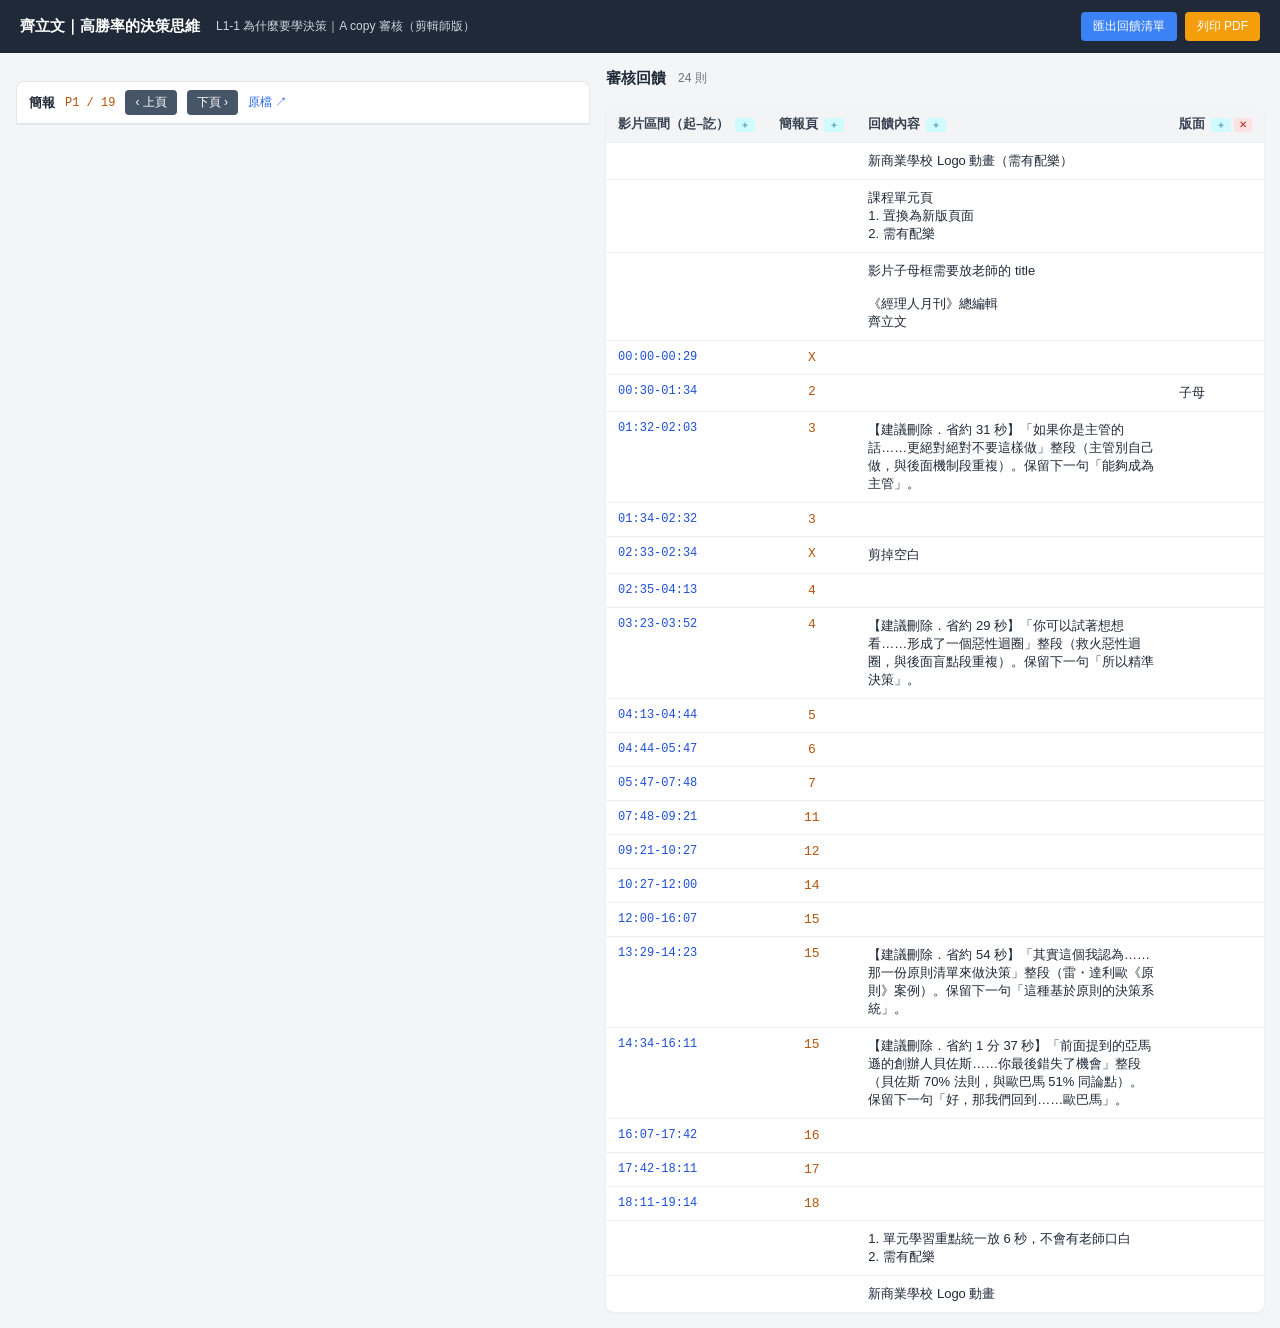
==== index.html @ 6bf42084 "齊立文 1-1 A copy 審核剪輯師線上版（去影片、表格唯讀、簡報重編號校正、Hypothesis 註解） Co-Authored-By: Claude Opus 4.8 <noreply@ant" ====
<!DOCTYPE html>
<html lang="zh-Hant"><head>
<meta charset="UTF-8">
<meta name="viewport" content="width=device-width, initial-scale=1">
<title>齊立文｜L1-1 A copy 審核</title>
<style>
  * { box-sizing: border-box; }
  body { font-family: -apple-system, "PingFang TC", "Microsoft JhengHei", sans-serif; margin: 0; background: #f4f5f7; color: #1f2937; font-size: 14px; }
  header { background: #1f2937; color: #fff; padding: 12px 20px; display: flex; align-items: center; gap: 16px; flex-wrap: wrap; position: sticky; top: 0; z-index: 100; }
  header h1 { font-size: 15px; margin: 0; font-weight: 600; }
  header .meta { font-size: 12px; color: #cbd5e1; }
  header .btns { margin-left: auto; display: flex; gap: 8px; }
  header button { padding: 6px 12px; border: 0; border-radius: 4px; cursor: pointer; font-size: 12px; color: #fff; }
  .btn-save { background: #10b981; }
  .btn-export { background: #3b82f6; }
  .btn-print { background: #f59e0b; }
  .btn-reset { background: #9333ea; }
  .savetime { font-size: 12px; color: #cbd5e1; margin-left: 8px; }
  .wrap { max-width: 1840px; margin: 0 auto; padding: 16px; display: grid; grid-template-columns: minmax(380px, 46%) 1fr; grid-template-rows: auto 1fr; column-gap: 16px; row-gap: 10px; align-items: start; }
  .stage { grid-column: 1; grid-row: 1 / span 2; position: sticky; top: 60px; height: calc(100vh - 80px); display: flex; flex-direction: column; gap: 12px; }
  .fbhead { grid-column: 2; grid-row: 1; }
  #t { grid-column: 2; grid-row: 2; align-self: start; }
  .col-video { width: 100%; }
  .col-slide { width: 100%; min-height: 0; flex: 1; display: flex; flex-direction: column; }
  @media (max-width: 1200px) { .wrap { display: block; } .stage { position: static; height: auto; } .col-slide { display: block; } .framewrap { display: block; } .frameratio { aspect-ratio: auto; height: auto; padding-top: 56.25%; } }
  .videobox { background: #000; border-radius: 8px 8px 0 0; overflow: hidden; }
  video { width: 100%; display: block; max-height: 36vh; background: #000; }
  .scrubrow { background: #fff; border: 1px solid #e5e7eb; border-bottom: 0; padding: 8px 14px 2px; display: flex; align-items: center; gap: 10px; }
  .scrubrow input[type=range] { flex: 1; height: 6px; cursor: pointer; accent-color: #dc2626; }
  .scrubrow .time { font-family: "SF Mono", Menlo, monospace; font-size: 12px; color: #1f2937; min-width: 110px; text-align: right; }
  .ctrl { background: #fff; border: 1px solid #e5e7eb; border-top: 0; border-radius: 0 0 8px 8px; padding: 8px 14px 12px; display: flex; align-items: center; gap: 8px; flex-wrap: wrap; }
  .ctrl button { padding: 6px 10px; background: #475569; color: #fff; border: 0; border-radius: 4px; cursor: pointer; font-size: 12px; }
  .ctrl button.play { background: #1f2937; min-width: 44px; font-size: 14px; }
  .ctrl button.markStart { background: #dc2626; }
  .ctrl button.markEnd { background: #ef4444; }
  .ctrl select { padding: 5px; border-radius: 4px; border: 1px solid #cbd5e1; }
  .ctrl .pending { font-size: 12px; color: #b91c1c; font-weight: 600; margin-left: 4px; }
  .slidehead { display: flex; align-items: center; gap: 10px; background: #fff; border: 1px solid #e5e7eb; border-bottom: 0; border-radius: 8px 8px 0 0; padding: 8px 12px; }
  .slidehead .lbl { font-weight: 600; font-size: 13px; }
  .slidehead .pg { font-family: "SF Mono", Menlo, monospace; font-size: 12px; color: #b45309; }
  .slidehead button { padding: 4px 10px; background: #475569; color: #fff; border: 0; border-radius: 4px; cursor: pointer; font-size: 12px; }
  .slidehead .sync { margin-left: auto; font-size: 12px; color: #4b5563; display: flex; align-items: center; gap: 4px; cursor: pointer; }
  .slidehead a { font-size: 12px; color: #2563eb; text-decoration: none; }
  .framewrap { background: #fff; border: 1px solid #e5e7eb; border-radius: 0 0 8px 8px; overflow: hidden; flex: 1; min-height: 0; display: flex; justify-content: center; }
  .frameratio { position: relative; height: 100%; aspect-ratio: 16 / 9; max-width: 100%; background: #fff; }
  .frameratio iframe { position: absolute; inset: 0; width: 100%; height: 100%; border: 0; }
  .fbhead { display: flex; align-items: center; gap: 12px; margin: 0 0 8px; flex-wrap: wrap; }
  .fbhead h2 { font-size: 15px; margin: 0; }
  .fbhead .count { font-size: 12px; color: #6b7280; }
  .fbhead .tools { margin-left: auto; display: flex; gap: 8px; }
  .fbhead .tools button { padding: 5px 10px; background: #e5e7eb; border: 0; border-radius: 4px; cursor: pointer; font-size: 12px; }
  .fbhead .tools .btn-col { background: #cffafe; color: #0e7490; }
  table { width: 100%; border-collapse: collapse; background: #fff; border-radius: 8px; overflow: hidden; font-size: 13px; box-shadow: 0 1px 3px rgba(0,0,0,.06); }
  th, td { padding: 9px 12px; border-bottom: 1px solid #eef0f3; vertical-align: top; text-align: left; }
  th { background: #f3f4f6; font-weight: 600; color: #374151; position: relative; white-space: nowrap; }
  th .colctl { display: inline-flex; gap: 3px; margin-left: 6px; vertical-align: middle; }
  th .colctl button { font-size: 10px; line-height: 1; border: 0; border-radius: 3px; cursor: pointer; padding: 2px 5px; }
  th .colctl .addcol { background: #cffafe; color: #0e7490; }
  th .colctl .delcol { background: #fee2e2; color: #b91c1c; }
  th .colname { outline: none; }
  th .colname:focus { background: #fff; box-shadow: 0 0 0 2px #93c5fd; border-radius: 3px; padding: 0 2px; }
  td.range { font-family: "SF Mono", Menlo, monospace; font-size: 12px; white-space: nowrap; color: #1d4ed8; cursor: pointer; min-width: 130px; }
  td.range:hover { background: #eff6ff; }
  td.slide { font-family: "SF Mono", Menlo, monospace; font-size: 13px; text-align: center; min-width: 70px; color: #b45309; cursor: pointer; }
  td.slide:hover { background: #fffbeb; }
  td.fb { width: 100%; }
  td.fb:focus, td.extra:focus, td.slide:focus { outline: 2px solid #93c5fd; outline-offset: -2px; border-radius: 3px; }
  td.extra { min-width: 90px; }
  td.act { white-space: nowrap; text-align: center; min-width: 72px; }
  td.act button { padding: 3px 8px; background: #fee2e2; color: #b91c1c; border: 0; border-radius: 3px; cursor: pointer; font-size: 12px; margin: 0 1px; }
  td.act .addbtn { background: #dcfce7; color: #15803d; }
  th.slide-h, th.act-h { text-align: center; }
  tr:last-child td { border-bottom: 0; }
  .empty td { text-align: center; color: #9ca3af; font-style: italic; padding: 20px; }
  @media print {
    header, .scrubrow, .ctrl, .fbhead .tools, td.act, th.act-h, th .colctl, .slidehead { display: none !important; }
    body { background: #fff; }
    .wrap { max-width: 100%; padding: 0; display: block; }
    .stage { display: none; }
    table { box-shadow: none; border: 1px solid #000; font-size: 11px; }
    th, td { border: 1px solid #888; }
    th { background: #e5e7eb !important; -webkit-print-color-adjust: exact; print-color-adjust: exact; }
    tr { page-break-inside: avoid; }
    @page { margin: 14mm; }
  }

  .videobox, .scrubrow, .ctrl { display:none !important; }
  .stage { height:auto !important; }
</style>
</head>
<body>
<header>
  <h1>齊立文｜高勝率的決策思維</h1>
  <span class="meta">L1-1 為什麼要學決策｜A copy 審核（剪輯師版）</span>
  <div class="btns">
    <button class="btn-export" onclick="exportNotes()">匯出回饋清單</button>
    <button class="btn-print" onclick="window.print()">列印 PDF</button>
    </div>
</header>
<div class="wrap">
  <div class="stage">
    <div class="col-video">
      <div class="videobox">
        <video id="v" data-novideo="1" preload="metadata" playsinline=""></video>
      </div>
      <div class="scrubrow">
        <input type="range" id="scrub" value="0" min="0" max="100" step="0.1" title="拖曳快轉">
        <span class="time" id="time">00:00 / 19:14</span>
      </div>
      <div class="ctrl">
        <button class="play" id="btnPlay" onclick="togglePlay()" title="空白鍵">⏸</button>
        <button onclick="seekRel(-10)">↩ 10s</button>
        <button onclick="seekRel(-3)">↩ 3s</button>
        <button onclick="seekRel(3)">3s →</button>
        <button onclick="seekRel(10)">10s →</button>
        <select onchange="setRate(this.value)" title="播放速度">
          <option value="0.75">0.75×</option>
          <option value="1" selected="">1×</option>
          <option value="1.25">1.25×</option>
          <option value="1.5">1.5×</option>
          <option value="2">2×</option>
        </select>
        <button class="markStart" onclick="markStart()" title="D">✂ 起點 (D)</button>
        <button class="markEnd" onclick="markEnd()" title="F">✂ 終點 (F)</button>
        <span class="pending" id="pending"></span>
      </div>
    </div>
    <div class="col-slide">
      <div class="slidehead">
        <span class="lbl">簡報</span>
        <span class="pg" id="pg">P1 / 18</span>
        <button onclick="prevSlide()">‹ 上頁</button>
        <button onclick="nextSlide()">下頁 ›</button>
        
        <a href="簡報/單元1-1_為什麼要學決策_v2.html" target="_blank">原檔 ↗</a>
      </div>
      <div class="framewrap">
        <div class="frameratio">
          <iframe id="sf" src="簡報/單元1-1_為什麼要學決策_v2.html?embed=1" title="簡報"></iframe>
        </div>
      </div>
    </div>
  </div>
  <div class="fbhead">
    <h2>審核回饋</h2>
    <span class="count" id="count">20 則</span>
    
  </div>
  <table id="t"><thead>
      <tr><th>影片區間（起–訖）</th><th class="slide-h">簡報頁</th><th>回饋內容</th><th><span class="colname">版面</span></th></tr>
    </thead>
    <tbody id="tb"><tr><td class="range" onclick="seekTo(parseRange(this.textContent))" title="點擊跳到此處"><br></td><td class="slide" title="點擊跳到該簡報頁" onclick="jumpPageFromCell(this)"><br></td><td class="fb">新商業學校 Logo 動畫（需有配樂）</td><td class="extra"></td></tr><tr><td class="range" onclick="seekTo(parseRange(this.textContent))" title="點擊跳到此處"></td><td class="slide" title="點擊跳到該簡報頁" onclick="jumpPageFromCell(this)"></td><td class="fb">課程單元頁<br>1. 置換為新版頁面<br>2. 需有配樂</td><td class="extra"></td></tr><tr><td class="range" onclick="seekTo(parseRange(this.textContent))" title="點擊跳到此處"></td><td class="slide" title="點擊跳到該簡報頁" onclick="jumpPageFromCell(this)"></td><td class="fb">影片子母框需要放老師的 title<br><br>《經理人月刊》總編輯<br>齊立文</td><td class="extra"></td></tr><tr><td class="range" onclick="seekTo(parseRange(this.textContent))" title="點擊跳到此處">00:00-00:29</td><td class="slide" title="點擊跳到該簡報頁" onclick="jumpPageFromCell(this)">X</td><td class="fb"></td><td class="extra"></td></tr><tr><td class="range" onclick="seekTo(parseRange(this.textContent))" title="點擊跳到此處">00:30-01:34</td><td class="slide" title="點擊跳到該簡報頁" onclick="jumpPageFromCell(this)">2</td><td class="fb"></td><td class="extra">子母</td></tr><tr><td class="range" onclick="seekTo(parseRange(this.textContent))" title="點擊跳到此處">01:32-02:03</td><td class="slide" title="點擊跳到該簡報頁" onclick="jumpPageFromCell(this)">3</td><td class="fb">【建議刪除．省約 31 秒】「如果你是主管的話……更絕對絕對不要這樣做」整段（主管別自己做，與後面機制段重複）。保留下一句「能夠成為主管」。</td><td class="extra"></td></tr><tr><td class="range" onclick="seekTo(parseRange(this.textContent))" title="點擊跳到此處">01:34-02:32</td><td class="slide" title="點擊跳到該簡報頁" onclick="jumpPageFromCell(this)">3</td><td class="fb"></td><td class="extra"></td></tr><tr><td class="range" onclick="seekTo(parseRange(this.textContent))" title="點擊跳到此處">02:33-02:34</td><td class="slide" title="點擊跳到該簡報頁" onclick="jumpPageFromCell(this)">X</td><td class="fb">剪掉空白</td><td class="extra"></td></tr><tr><td class="range" onclick="seekTo(parseRange(this.textContent))" title="點擊跳到此處">02:35-04:13</td><td class="slide" title="點擊跳到該簡報頁" onclick="jumpPageFromCell(this)">4</td><td class="fb"></td><td class="extra"></td></tr><tr><td class="range" onclick="seekTo(parseRange(this.textContent))" title="點擊跳到此處">03:23-03:52</td><td class="slide" title="點擊跳到該簡報頁" onclick="jumpPageFromCell(this)">4</td><td class="fb">【建議刪除．省約 29 秒】「你可以試著想想看……形成了一個惡性迴圈」整段（救火惡性迴圈，與後面盲點段重複）。保留下一句「所以精準決策」。</td><td class="extra"></td></tr><tr><td class="range" onclick="seekTo(parseRange(this.textContent))" title="點擊跳到此處">04:13-04:44</td><td class="slide" title="點擊跳到該簡報頁" onclick="jumpPageFromCell(this)">5</td><td class="fb"></td><td class="extra"></td></tr><tr><td class="range" onclick="seekTo(parseRange(this.textContent))" title="點擊跳到此處">04:44-05:47</td><td class="slide" title="點擊跳到該簡報頁" onclick="jumpPageFromCell(this)">6</td><td class="fb"></td><td class="extra"></td></tr><tr><td class="range" onclick="seekTo(parseRange(this.textContent))" title="點擊跳到此處">05:47-07:48</td><td class="slide" title="點擊跳到該簡報頁" onclick="jumpPageFromCell(this)">7</td><td class="fb"></td><td class="extra"></td></tr><tr><td class="range" onclick="seekTo(parseRange(this.textContent))" title="點擊跳到此處">07:48-09:21</td><td class="slide" title="點擊跳到該簡報頁" onclick="jumpPageFromCell(this)">11</td><td class="fb"></td><td class="extra"></td></tr><tr><td class="range" onclick="seekTo(parseRange(this.textContent))" title="點擊跳到此處">09:21-10:27</td><td class="slide" title="點擊跳到該簡報頁" onclick="jumpPageFromCell(this)">12</td><td class="fb"></td><td class="extra"></td></tr><tr><td class="range" onclick="seekTo(parseRange(this.textContent))" title="點擊跳到此處">10:27-12:00</td><td class="slide" title="點擊跳到該簡報頁" onclick="jumpPageFromCell(this)">14</td><td class="fb"></td><td class="extra"></td></tr><tr><td class="range" onclick="seekTo(parseRange(this.textContent))" title="點擊跳到此處">12:00-16:07</td><td class="slide" title="點擊跳到該簡報頁" onclick="jumpPageFromCell(this)">15</td><td class="fb"></td><td class="extra"></td></tr><tr><td class="range" onclick="seekTo(parseRange(this.textContent))" title="點擊跳到此處">13:29-14:23</td><td class="slide" title="點擊跳到該簡報頁" onclick="jumpPageFromCell(this)">15</td><td class="fb">【建議刪除．省約 54 秒】「其實這個我認為……那一份原則清單來做決策」整段（雷・達利歐《原則》案例）。保留下一句「這種基於原則的決策系統」。</td><td class="extra"></td></tr><tr><td class="range" onclick="seekTo(parseRange(this.textContent))" title="點擊跳到此處">14:34-16:11</td><td class="slide" title="點擊跳到該簡報頁" onclick="jumpPageFromCell(this)">15</td><td class="fb">【建議刪除．省約 1 分 37 秒】「前面提到的亞馬遜的創辦人貝佐斯……你最後錯失了機會」整段（貝佐斯 70% 法則，與歐巴馬 51% 同論點）。保留下一句「好，那我們回到……歐巴馬」。</td><td class="extra"></td></tr><tr><td class="range" onclick="seekTo(parseRange(this.textContent))" title="點擊跳到此處">16:07-17:42</td><td class="slide" title="點擊跳到該簡報頁" onclick="jumpPageFromCell(this)">16</td><td class="fb"></td><td class="extra"></td></tr><tr><td class="range" onclick="seekTo(parseRange(this.textContent))" title="點擊跳到此處">17:42-18:11</td><td class="slide" title="點擊跳到該簡報頁" onclick="jumpPageFromCell(this)">17</td><td class="fb"></td><td class="extra"></td></tr><tr><td class="range" onclick="seekTo(parseRange(this.textContent))" title="點擊跳到此處">18:11-19:14</td><td class="slide" title="點擊跳到該簡報頁" onclick="jumpPageFromCell(this)">18</td><td class="fb"></td><td class="extra"></td></tr><tr><td class="range" onclick="seekTo(parseRange(this.textContent))" title="點擊跳到此處"></td><td class="slide" title="點擊跳到該簡報頁" onclick="jumpPageFromCell(this)"></td><td class="fb">1. 單元學習重點統一放 6 秒，不會有老師口白<br>2. 需有配樂</td><td class="extra"></td></tr><tr><td class="range" onclick="seekTo(parseRange(this.textContent))" title="點擊跳到此處"></td><td class="slide" title="點擊跳到該簡報頁" onclick="jumpPageFromCell(this)"></td><td class="fb">新商業學校 Logo 動畫</td><td class="extra"></td></tr></tbody></table>
</div>
<script>
const SKEY = 'review_chiliwen_L1-1_v2';
const NPAGES = 19;
const VEND = 1154;
const MAP = [
  { t: 0, page: 1, title: "封面" },
  { t: 33, page: 2, title: "決策的普遍性" },
  { t: 94, page: 3, title: "主管的角色" },
  { t: 159, page: 4, title: "執行力是油門，決策力是方向盤" },
  { t: 253, page: 5, title: "55% 對 45% 的複利" },
  { t: 284, page: 6, title: "決策的難度（歐巴馬）" },
  { t: 347, page: 7, title: "四個心理障礙" },
  { t: 468, page: 11, title: "小結：把事情做對更要做對的事" },
  { t: 561, page: 12, title: "系統一與系統二" },
  { t: 627, page: 14, title: "猴子理論" },
  { t: 720, page: 15, title: "機制與系統（原則＋70%）" },
  { t: 967, page: 16, title: "歐巴馬 51% 流程" },
  { t: 1062, page: 17, title: "DCR 模型" },
  { t: 1091, page: 18, title: "三種工作者轉變" }
];
const EXPORT_TITLE = '齊立文 L1-1 A copy 審核回饋';
const EXPORT_FILE = '齊立文_L1-1_審核回饋.txt';
const SAVE_FILE = '齊立文_L1-1_審核.html';
const v = document.getElementById('v');
const scrub = document.getElementById('scrub');
const sf = document.getElementById('sf');
function fmt(s) { s = Math.max(0, Math.floor(s || 0)); return String(Math.floor(s/60)).padStart(2,'0') + ':' + String(s%60).padStart(2,'0'); }
function parseRange(txt) { const m = txt.match(/(\d+):(\d+)/); return m ? parseInt(m[1])*60 + parseInt(m[2]) : 0; }
function togglePlay() { v.paused ? v.play() : v.pause(); }
function seekRel(d) { v.currentTime = Math.max(0, Math.min(v.duration || 1e9, v.currentTime + d)); }
function setRate(r) { v.playbackRate = parseFloat(r); }
function seekTo(s) { v.currentTime = s; v.play(); }
v.addEventListener('play', () => document.getElementById('btnPlay').textContent = '⏸');
v.addEventListener('pause', () => document.getElementById('btnPlay').textContent = '▶');
let dragging = false;
function updTime() {
  document.getElementById('time').textContent = fmt(v.currentTime) + ' / ' + fmt(v.duration);
  if (!dragging && v.duration) scrub.value = (v.currentTime / v.duration) * 100;
  syncSlide();
}
v.addEventListener('timeupdate', updTime);
v.addEventListener('loadedmetadata', updTime);
scrub.addEventListener('input', () => { dragging = true; if (v.duration) { v.currentTime = (scrub.value/100)*v.duration; } });
scrub.addEventListener('change', () => { dragging = false; });
let curMapIdx = 0;
let frameReady = false;
sf.addEventListener('load', () => { frameReady = true; goToPage(MAP[0].page); });
function goToPage(page) {
  document.getElementById('pg').textContent = 'P' + page + ' / ' + NPAGES;
  if (frameReady && sf.contentWindow) sf.contentWindow.postMessage({ type: 'goto', page: page }, '*');
}
function syncSlide() {
  if (!document.getElementById('autosync').checked) return;
  let idx = 0;
  for (let i = 0; i < MAP.length; i++) { if (v.currentTime >= MAP[i].t) idx = i; }
  if (idx !== curMapIdx) { curMapIdx = idx; goToPage(MAP[idx].page); }
}
function prevSlide() { if (curMapIdx > 0) { curMapIdx--; seekTo(MAP[curMapIdx].t); goToPage(MAP[curMapIdx].page); } }
function nextSlide() { if (curMapIdx < MAP.length - 1) { curMapIdx++; seekTo(MAP[curMapIdx].t); goToPage(MAP[curMapIdx].page); } }
let pendingStart = null;
function markStart() { pendingStart = v.currentTime; document.getElementById('pending').textContent = '起點 ' + fmt(pendingStart) + '，再按 F'; }
function markEnd() {
  if (pendingStart === null) { alert('請先按「起點 (D)」'); return; }
  let a = Math.floor(pendingStart), b = Math.floor(v.currentTime); if (b < a) [a, b] = [b, a];
  addRow(fmt(a) + '-' + fmt(b), 'X', '', true);
  pendingStart = null; document.getElementById('pending').textContent = '';
}
// 每列尾巴的 ＋：在這一列正下方插入一個空白列，秒數留空、不連動任何其他列
function addRowBelow(btn) {
  clearEmpty();
  const tr = btn.closest('tr');
  const ntr = makeRow('', '', '');
  tr.after(ntr);
  updCount(); autoSave();
  const c = ntr.querySelector('.range'); c.focus();
}
// 補上既有（含快取還原）列尾巴的 ＋ 按鈕
function initActButtons() {
  document.querySelectorAll('#tb tr:not(.empty) td.act').forEach(td => {
    if (td.querySelector('.addbtn')) return;
    const b = document.createElement('button');
    b.className = 'addbtn'; b.textContent = '＋'; b.title = '在此列下方插入一列';
    b.setAttribute('onclick', 'addRowBelow(this)');
    td.insertBefore(b, td.firstChild);
  });
}
function extraColCount() { return Math.max(0, document.querySelectorAll('#t thead th').length - 4); }
function clearEmpty() { const e = document.querySelector('#tb .empty'); if (e) e.remove(); }
function showEmptyIfNone() {
  const tb = document.getElementById('tb');
  if (!tb.querySelector('tr:not(.empty)')) {
    tb.innerHTML = '<tr class="empty"><td colspan="' + document.querySelectorAll('#t thead th').length + '">還沒有回饋。播放影片，按 D／F 標起訖點記下意見。</td></tr>';
  }
}
function makeRow(range, slide, fb) {
  const tr = document.createElement('tr');
  let html =
    '<td class="range" onclick="seekTo(parseRange(this.textContent))" title="點擊跳到此處">' + range + '</td>' +
    '<td class="slide" title="點擊跳到該簡報頁" onclick="jumpPageFromCell(this)">' + (slide || '') + '</td>' +
    '<td class="fb">' + (fb || '') + '</td>';
  for (let i = 0; i < extraColCount(); i++) html += '<td class="extra"></td>';
  html += '';
  tr.innerHTML = html;
  return tr;
}
function jumpPageFromCell(td) {
  const p = parseInt(td.textContent);
  if (!p) return;
  const i = MAP.findIndex(m => m.page === p);
  if (i >= 0) { curMapIdx = i; seekTo(MAP[i].t); }
  goToPage(p);
}
function addRow(range, slide, fb, focus) {
  clearEmpty();
  const r = range || (fmt(v.currentTime) + '-' + fmt(v.currentTime));
  const tr = makeRow(r, slide, fb);
  const tb = document.getElementById('tb');
  const start = parseRange(r);
  const ref = Array.from(tb.querySelectorAll('tr:not(.empty)')).find(row => parseRange(row.querySelector('.range').textContent) > start);
  if (ref) tb.insertBefore(tr, ref); else tb.appendChild(tr);
  updCount(); autoSave();
  if (focus) { const c = tr.querySelector('.fb'); c.focus(); c.scrollIntoView({ behavior: 'smooth', block: 'center' }); }
}
function parseEndOf(tr) {
  const parts = tr.querySelector('.range').textContent.split('-');
  if (parts.length > 1) { const m = parts[1].match(/(\d+):(\d+)/); if (m) return (+m[1]) * 60 + (+m[2]); }
  return parseRange(tr.querySelector('.range').textContent);
}
function addManualRow() {
  clearEmpty();
  const tb = document.getElementById('tb');
  const t = Math.floor(v.currentTime);
  const rows = Array.from(tb.querySelectorAll('tr:not(.empty)'));
  let prev = null;
  rows.forEach(row => { if (parseRange(row.querySelector('.range').textContent) <= t) prev = row; });
  const next = rows.find(row => parseRange(row.querySelector('.range').textContent) > t) || null;
  const endT = next ? parseRange(next.querySelector('.range').textContent) : (prev ? parseEndOf(prev) : VEND);
  const curPage = MAP[curMapIdx] ? MAP[curMapIdx].page : '';
  const tr = makeRow(fmt(t) + '-' + fmt(endT), curPage, '');
  if (next) tb.insertBefore(tr, next); else tb.appendChild(tr);
  if (prev) { const ps = parseRange(prev.querySelector('.range').textContent); prev.querySelector('.range').textContent = fmt(ps) + '-' + fmt(t); }
  updCount(); autoSave();
  const c = tr.querySelector('.fb'); c.focus(); c.scrollIntoView({ behavior: 'smooth', block: 'center' });
}
function delRow(btn) { btn.closest('tr').remove(); showEmptyIfNone(); updCount(); autoSave(); }
function sortRows() {
  const tb = document.getElementById('tb');
  const rows = Array.from(tb.querySelectorAll('tr:not(.empty)'));
  rows.sort((x, y) => parseRange(x.querySelector('.range').textContent) - parseRange(y.querySelector('.range').textContent));
  rows.forEach(r => tb.appendChild(r));
  autoSave();
}
// 已移除「手動編輯區間失焦就自動重排＋連動改秒數」的舊行為，避免覆蓋審核中的秒數。
// 手動改秒數後若要重新排序，請按工具列「依時間排序」（只排序、不改秒數）。
function updCount() { document.getElementById('count').textContent = document.querySelectorAll('#tb tr:not(.empty)').length + ' 則'; }
// 在被點的欄位「右側」就地插入一個新欄；欄名可直接在表頭輸入
function addColumnAt(btn) {
  const th = btn.closest('th');
  const headRow = th.parentNode;
  const idx = Array.from(headRow.children).indexOf(th);
  const nth = document.createElement('th');
  nth.innerHTML = '<span class="colname">新欄位</span>' +
    '';
  th.after(nth);
  document.querySelectorAll('#tb tr').forEach(tr => {
    const empty = tr.querySelector('td[colspan]');
    if (empty) { empty.setAttribute('colspan', headRow.children.length); return; }
    const td = document.createElement('td'); td.className = 'extra'; td.setAttribute('contenteditable', 'true');
    const ref = tr.children[idx + 1] || null;
    tr.insertBefore(td, ref);
  });
  autoSave();
  const nm = nth.querySelector('.colname');
  if (nm) { nm.focus(); const r = document.createRange(); r.selectNodeContents(nm); const s = getSelection(); s.removeAllRanges(); s.addRange(r); }
}
function delColumn(btn) {
  if (!confirm('刪除這個欄位（連同每列的內容）？')) return;
  const th = btn.closest('th');
  const idx = Array.from(th.parentNode.children).indexOf(th);
  th.remove();
  document.querySelectorAll('#tb tr').forEach(tr => {
    const empty = tr.querySelector('td[colspan]');
    if (empty) { empty.setAttribute('colspan', document.querySelectorAll('#t thead th').length); return; }
    if (tr.children[idx]) tr.children[idx].remove();
  });
  autoSave();
}
document.addEventListener('keydown', e => {
  if (e.target.isContentEditable || ['INPUT', 'SELECT', 'TEXTAREA'].includes(e.target.tagName)) { if (e.key === 'Escape') e.target.blur(); return; }
  if (e.key === ' ') { e.preventDefault(); togglePlay(); }
  else if (e.key === 'ArrowLeft') { e.preventDefault(); seekRel(e.shiftKey ? -10 : -3); }
  else if (e.key === 'ArrowRight') { e.preventDefault(); seekRel(e.shiftKey ? 10 : 3); }
  else if (e.code === 'KeyD') { e.preventDefault(); markStart(); }
  else if (e.code === 'KeyF') { e.preventDefault(); markEnd(); }
});
function exportNotes() {
  const rows = Array.from(document.querySelectorAll('#tb tr:not(.empty)'));
  let txt = EXPORT_TITLE + '\n' + '='.repeat(30) + '\n\n';
  if (!rows.length) txt += '（無回饋）\n';
  rows.forEach(r => {
    const range = r.querySelector('.range').textContent.trim();
    const slide = r.querySelector('.slide').textContent.trim();
    const fb = r.querySelector('.fb').textContent.trim();
    txt += '[' + range + ']' + (slide ? '（簡報 P' + slide + '）' : '') + '　' + (fb || '（待填）') + '\n';
  });
  const blob = new Blob([txt], { type: 'text/plain;charset=utf-8' });
  const a = document.createElement('a'); a.href = URL.createObjectURL(blob); a.download = EXPORT_FILE; a.click();
}
function autoSave() {
  clearTimeout(autoSave._t);
  autoSave._t = setTimeout(async () => {
    localStorage.setItem(SKEY, document.getElementById('t').innerHTML);
    const now = new Date();
    document.getElementById('savetime').textContent = '自動存 ' + String(now.getHours()).padStart(2,'0') + ':' + String(now.getMinutes()).padStart(2,'0');
    if (fileHandle) { try { await writeFile(); } catch (e) {} }
  }, 800);
}
document.addEventListener('input', e => { if (e.target.closest('#t')) autoSave(); });
function prefillMapping() {
  clearEmpty();
  const tb = document.getElementById('tb');
  tb.innerHTML = '';
  MAP.forEach((m, i) => {
    const end = i < MAP.length - 1 ? MAP[i + 1].t : VEND;
    tb.appendChild(makeRow(fmt(m.t) + '-' + fmt(end), m.page, ''));
  });
  updCount();
}
function restore() {
  const saved = localStorage.getItem(SKEY);
  if (!saved) { updCount(); return; }
  const s = saved.trim();
  if (s.startsWith('[')) { prefillMapping(); return; }
  try { document.getElementById('t').innerHTML = s; updCount(); } catch (e) { prefillMapping(); }
}
// 確保每個資料欄表頭都有「＋／✕」欄位控制項（相容舊快取，不重複）
function initColControls() {
  const headRow = document.querySelector('#t thead tr');
  if (!headRow) return;
  Array.from(headRow.children).forEach((th, i) => {
    if (th.classList.contains('act-h')) return;
    th.querySelectorAll(':scope > .delcol').forEach(b => b.remove());
    if (th.querySelector('.colctl')) return;
    const core = i < 3;
    const ctl = document.createElement('span');
    ctl.className = 'colctl';
    ctl.innerHTML = '<button class="addcol" title="在此欄右側插入新欄" onclick="addColumnAt(this)">＋</button>' +
      (core ? '' : '<button class="delcol" title="刪除此欄" onclick="delColumn(this)">✕</button>');
    th.appendChild(ctl);
  });
}
restore();
initColControls();
initActButtons();
function resetCache() {
  if (!confirm('確定清除本機回饋快取並重新載入？（會還原成初始配對，已存出的檔案不受影響）')) return;
  localStorage.removeItem(SKEY); location.reload();
}
let fileHandle = null;
async function writeFile() {
  const w = await fileHandle.createWritable();
  const clone = document.documentElement.cloneNode(true);
  const p = clone.querySelector('#pending'); if (p) p.textContent = '';
  await w.write('<!DOCTYPE html>\n' + clone.outerHTML);
  await w.close();
}
async function saveFile() {
  try {
    if (!fileHandle) {
      if (!window.showSaveFilePicker) { alert('此瀏覽器不支援直接寫檔，請改用「匯出回饋清單」。\n（建議用 Chrome／Edge 開啟）'); return; }
      fileHandle = await window.showSaveFilePicker({ suggestedName: SAVE_FILE, types: [{ description: 'HTML', accept: { 'text/html': ['.html'] } }] });
    }
    await writeFile();
    const now = new Date();
    document.getElementById('savetime').textContent = '已存檔 ' + String(now.getHours()).padStart(2,'0') + ':' + String(now.getMinutes()).padStart(2,'0');
  } catch (e) { if (e.name !== 'AbortError') alert('存檔失敗：' + e.message); }
}
window.addEventListener('beforeunload', () => localStorage.setItem(SKEY, document.getElementById('t').innerHTML));
</script>

<script>
/* 剪輯師線上版：唯讀、無本機影片，停用編輯與存檔 */
function saveFile(){} function resetCache(){} function autoSave(){}
function addRow(){} function delRow(){} function addRowBelow(){} function addManualRow(){}
function sortRows(){} function addColumnAt(){} function delColumn(){}
function markStart(){} function markEnd(){} function initActButtons(){} function initColControls(){}
</script>
<script src="https://hypothes.is/embed.js" async></script>
</body></html>
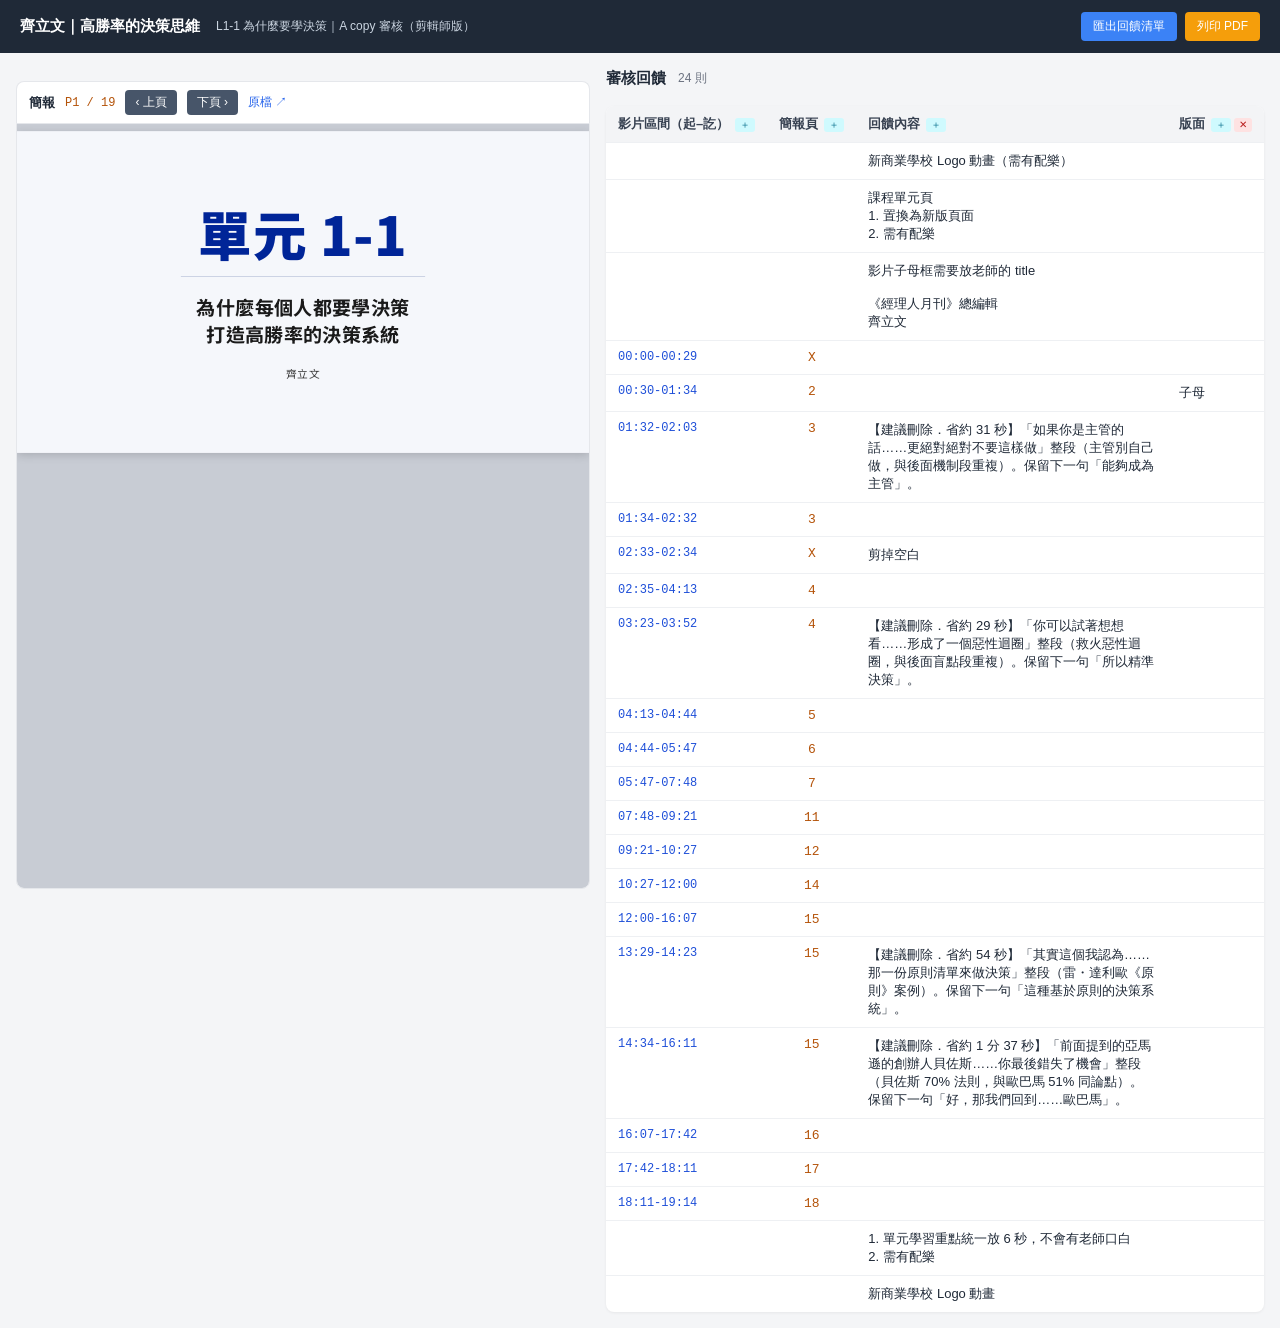
==== commit c4ee1ff1: "修正：移除 stage height:auto，避免簡報框塌成 0 導致簡報區空白 Co-Authored-By: Claude Opus 4.8 <noreply@anthropic.com>" ====
--- a/index.html
+++ b/index.html
@@ -84,8 +84,8 @@
     @page { margin: 14mm; }
   }
 
+  /* 線上版無影片：藏掉影片框與播放列，讓簡報框撐滿整個 stage 高度 */
   .videobox, .scrubrow, .ctrl { display:none !important; }
-  .stage { height:auto !important; }
 </style>
 </head>
 <body>
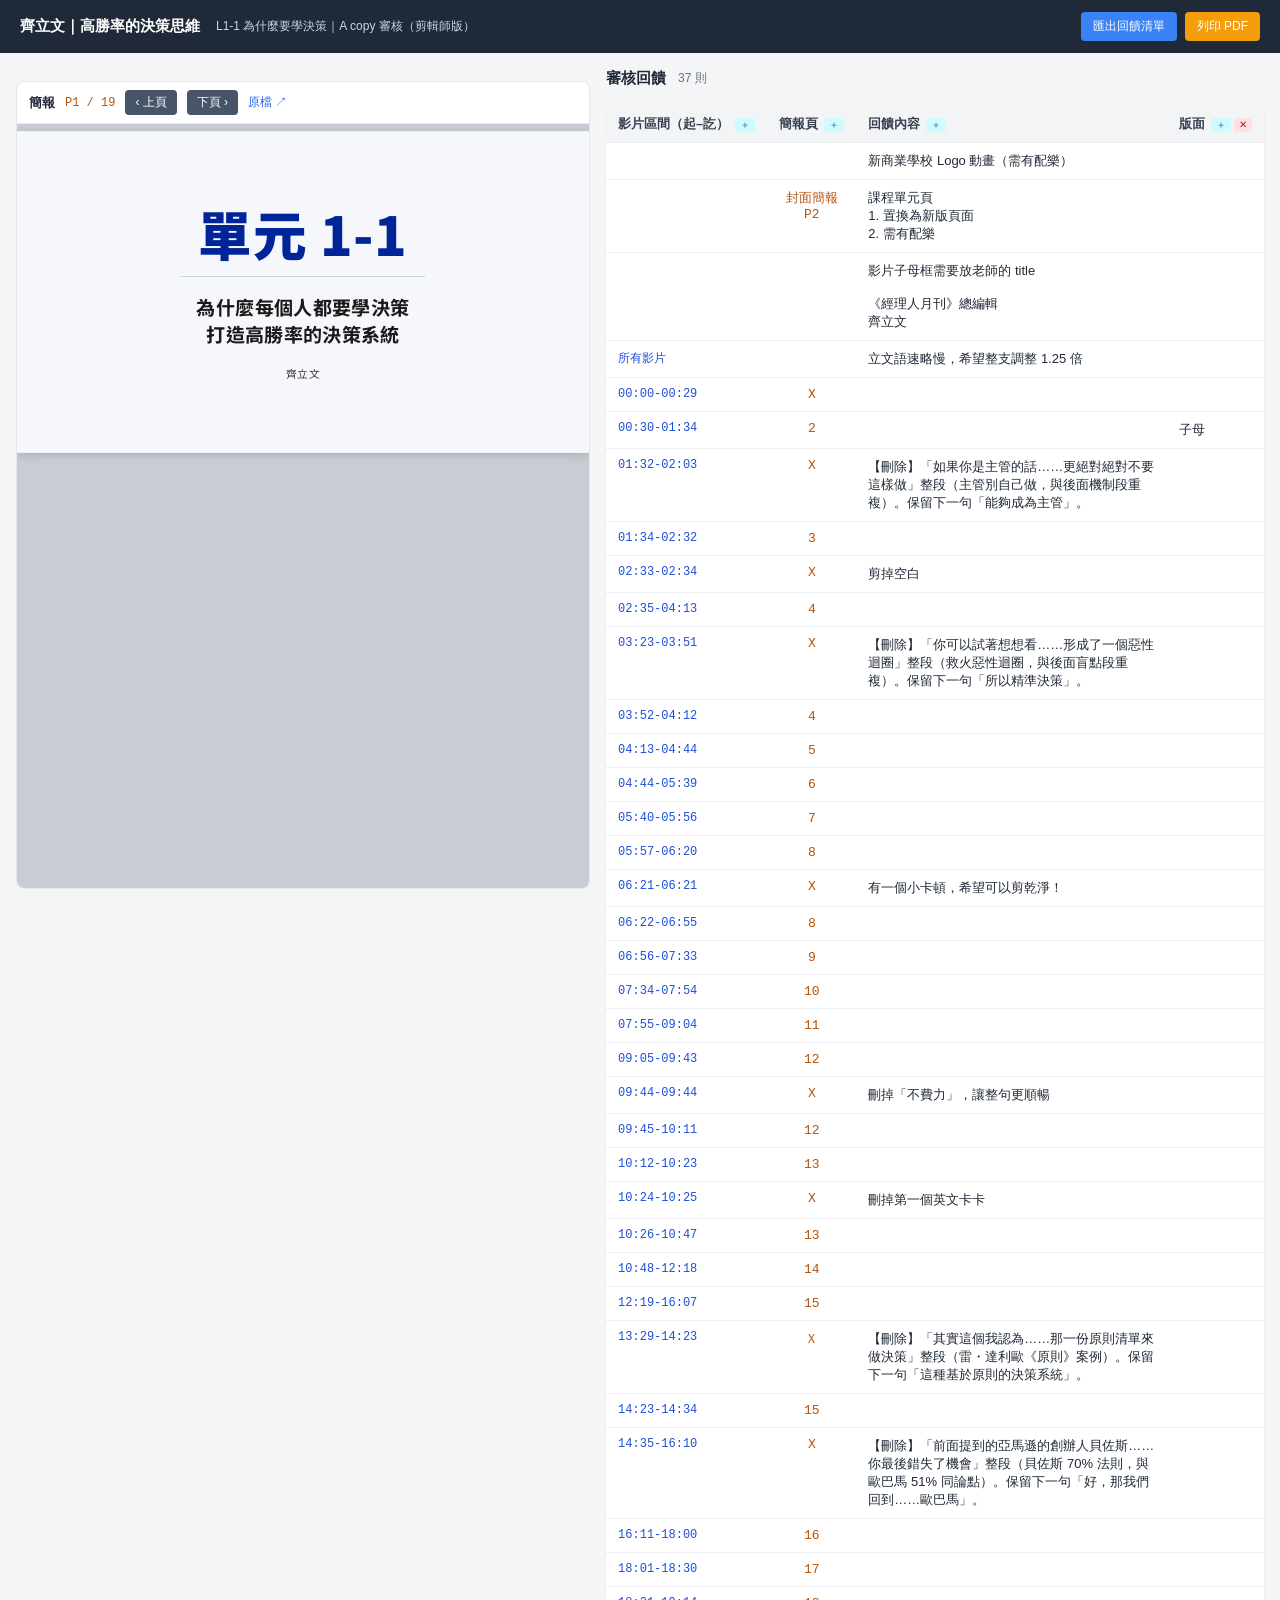
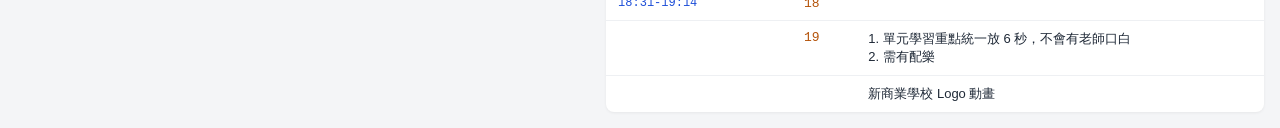
==== commit 8f7ac32d: "改用吱吱重做版 審核_New 為部署來源（頁碼已是新版19頁、含四列刪除與剪輯註記，移除 REMAP） Co-Authored-By: Claude Opus 4.8 <noreply@anthrop" ====
--- a/index.html
+++ b/index.html
@@ -143,13 +143,13 @@
   </div>
   <div class="fbhead">
     <h2>審核回饋</h2>
-    <span class="count" id="count">20 則</span>
+    <span class="count" id="count">37 則</span>
     
   </div>
   <table id="t"><thead>
       <tr><th>影片區間（起–訖）</th><th class="slide-h">簡報頁</th><th>回饋內容</th><th><span class="colname">版面</span></th></tr>
     </thead>
-    <tbody id="tb"><tr><td class="range" onclick="seekTo(parseRange(this.textContent))" title="點擊跳到此處"><br></td><td class="slide" title="點擊跳到該簡報頁" onclick="jumpPageFromCell(this)"><br></td><td class="fb">新商業學校 Logo 動畫（需有配樂）</td><td class="extra"></td></tr><tr><td class="range" onclick="seekTo(parseRange(this.textContent))" title="點擊跳到此處"></td><td class="slide" title="點擊跳到該簡報頁" onclick="jumpPageFromCell(this)"></td><td class="fb">課程單元頁<br>1. 置換為新版頁面<br>2. 需有配樂</td><td class="extra"></td></tr><tr><td class="range" onclick="seekTo(parseRange(this.textContent))" title="點擊跳到此處"></td><td class="slide" title="點擊跳到該簡報頁" onclick="jumpPageFromCell(this)"></td><td class="fb">影片子母框需要放老師的 title<br><br>《經理人月刊》總編輯<br>齊立文</td><td class="extra"></td></tr><tr><td class="range" onclick="seekTo(parseRange(this.textContent))" title="點擊跳到此處">00:00-00:29</td><td class="slide" title="點擊跳到該簡報頁" onclick="jumpPageFromCell(this)">X</td><td class="fb"></td><td class="extra"></td></tr><tr><td class="range" onclick="seekTo(parseRange(this.textContent))" title="點擊跳到此處">00:30-01:34</td><td class="slide" title="點擊跳到該簡報頁" onclick="jumpPageFromCell(this)">2</td><td class="fb"></td><td class="extra">子母</td></tr><tr><td class="range" onclick="seekTo(parseRange(this.textContent))" title="點擊跳到此處">01:32-02:03</td><td class="slide" title="點擊跳到該簡報頁" onclick="jumpPageFromCell(this)">3</td><td class="fb">【建議刪除．省約 31 秒】「如果你是主管的話……更絕對絕對不要這樣做」整段（主管別自己做，與後面機制段重複）。保留下一句「能夠成為主管」。</td><td class="extra"></td></tr><tr><td class="range" onclick="seekTo(parseRange(this.textContent))" title="點擊跳到此處">01:34-02:32</td><td class="slide" title="點擊跳到該簡報頁" onclick="jumpPageFromCell(this)">3</td><td class="fb"></td><td class="extra"></td></tr><tr><td class="range" onclick="seekTo(parseRange(this.textContent))" title="點擊跳到此處">02:33-02:34</td><td class="slide" title="點擊跳到該簡報頁" onclick="jumpPageFromCell(this)">X</td><td class="fb">剪掉空白</td><td class="extra"></td></tr><tr><td class="range" onclick="seekTo(parseRange(this.textContent))" title="點擊跳到此處">02:35-04:13</td><td class="slide" title="點擊跳到該簡報頁" onclick="jumpPageFromCell(this)">4</td><td class="fb"></td><td class="extra"></td></tr><tr><td class="range" onclick="seekTo(parseRange(this.textContent))" title="點擊跳到此處">03:23-03:52</td><td class="slide" title="點擊跳到該簡報頁" onclick="jumpPageFromCell(this)">4</td><td class="fb">【建議刪除．省約 29 秒】「你可以試著想想看……形成了一個惡性迴圈」整段（救火惡性迴圈，與後面盲點段重複）。保留下一句「所以精準決策」。</td><td class="extra"></td></tr><tr><td class="range" onclick="seekTo(parseRange(this.textContent))" title="點擊跳到此處">04:13-04:44</td><td class="slide" title="點擊跳到該簡報頁" onclick="jumpPageFromCell(this)">5</td><td class="fb"></td><td class="extra"></td></tr><tr><td class="range" onclick="seekTo(parseRange(this.textContent))" title="點擊跳到此處">04:44-05:47</td><td class="slide" title="點擊跳到該簡報頁" onclick="jumpPageFromCell(this)">6</td><td class="fb"></td><td class="extra"></td></tr><tr><td class="range" onclick="seekTo(parseRange(this.textContent))" title="點擊跳到此處">05:47-07:48</td><td class="slide" title="點擊跳到該簡報頁" onclick="jumpPageFromCell(this)">7</td><td class="fb"></td><td class="extra"></td></tr><tr><td class="range" onclick="seekTo(parseRange(this.textContent))" title="點擊跳到此處">07:48-09:21</td><td class="slide" title="點擊跳到該簡報頁" onclick="jumpPageFromCell(this)">11</td><td class="fb"></td><td class="extra"></td></tr><tr><td class="range" onclick="seekTo(parseRange(this.textContent))" title="點擊跳到此處">09:21-10:27</td><td class="slide" title="點擊跳到該簡報頁" onclick="jumpPageFromCell(this)">12</td><td class="fb"></td><td class="extra"></td></tr><tr><td class="range" onclick="seekTo(parseRange(this.textContent))" title="點擊跳到此處">10:27-12:00</td><td class="slide" title="點擊跳到該簡報頁" onclick="jumpPageFromCell(this)">14</td><td class="fb"></td><td class="extra"></td></tr><tr><td class="range" onclick="seekTo(parseRange(this.textContent))" title="點擊跳到此處">12:00-16:07</td><td class="slide" title="點擊跳到該簡報頁" onclick="jumpPageFromCell(this)">15</td><td class="fb"></td><td class="extra"></td></tr><tr><td class="range" onclick="seekTo(parseRange(this.textContent))" title="點擊跳到此處">13:29-14:23</td><td class="slide" title="點擊跳到該簡報頁" onclick="jumpPageFromCell(this)">15</td><td class="fb">【建議刪除．省約 54 秒】「其實這個我認為……那一份原則清單來做決策」整段（雷・達利歐《原則》案例）。保留下一句「這種基於原則的決策系統」。</td><td class="extra"></td></tr><tr><td class="range" onclick="seekTo(parseRange(this.textContent))" title="點擊跳到此處">14:34-16:11</td><td class="slide" title="點擊跳到該簡報頁" onclick="jumpPageFromCell(this)">15</td><td class="fb">【建議刪除．省約 1 分 37 秒】「前面提到的亞馬遜的創辦人貝佐斯……你最後錯失了機會」整段（貝佐斯 70% 法則，與歐巴馬 51% 同論點）。保留下一句「好，那我們回到……歐巴馬」。</td><td class="extra"></td></tr><tr><td class="range" onclick="seekTo(parseRange(this.textContent))" title="點擊跳到此處">16:07-17:42</td><td class="slide" title="點擊跳到該簡報頁" onclick="jumpPageFromCell(this)">16</td><td class="fb"></td><td class="extra"></td></tr><tr><td class="range" onclick="seekTo(parseRange(this.textContent))" title="點擊跳到此處">17:42-18:11</td><td class="slide" title="點擊跳到該簡報頁" onclick="jumpPageFromCell(this)">17</td><td class="fb"></td><td class="extra"></td></tr><tr><td class="range" onclick="seekTo(parseRange(this.textContent))" title="點擊跳到此處">18:11-19:14</td><td class="slide" title="點擊跳到該簡報頁" onclick="jumpPageFromCell(this)">18</td><td class="fb"></td><td class="extra"></td></tr><tr><td class="range" onclick="seekTo(parseRange(this.textContent))" title="點擊跳到此處"></td><td class="slide" title="點擊跳到該簡報頁" onclick="jumpPageFromCell(this)"></td><td class="fb">1. 單元學習重點統一放 6 秒，不會有老師口白<br>2. 需有配樂</td><td class="extra"></td></tr><tr><td class="range" onclick="seekTo(parseRange(this.textContent))" title="點擊跳到此處"></td><td class="slide" title="點擊跳到該簡報頁" onclick="jumpPageFromCell(this)"></td><td class="fb">新商業學校 Logo 動畫</td><td class="extra"></td></tr></tbody></table>
+    <tbody id="tb"><tr><td class="range" onclick="seekTo(parseRange(this.textContent))" title="點擊跳到此處"><br></td><td class="slide" title="點擊跳到該簡報頁" onclick="jumpPageFromCell(this)"><br></td><td class="fb">新商業學校 Logo 動畫（需有配樂）</td><td class="extra"></td></tr><tr><td class="range" onclick="seekTo(parseRange(this.textContent))" title="點擊跳到此處"></td><td class="slide" title="點擊跳到該簡報頁" onclick="jumpPageFromCell(this)">封面簡報<br>P2</td><td class="fb">課程單元頁<br>1. 置換為新版頁面<br>2. 需有配樂</td><td class="extra"></td></tr><tr><td class="range" onclick="seekTo(parseRange(this.textContent))" title="點擊跳到此處"></td><td class="slide" title="點擊跳到該簡報頁" onclick="jumpPageFromCell(this)"><br></td><td class="fb">影片子母框需要放老師的 title<br><br>《經理人月刊》總編輯<br>齊立文</td><td class="extra"></td></tr><tr><td class="range" onclick="seekTo(parseRange(this.textContent))" title="點擊跳到此處">所有影片</td><td class="slide" title="點擊跳到該簡報頁" onclick="jumpPageFromCell(this)"></td><td class="fb">立文語速略慢，希望整支調整 1.25 倍</td><td class="extra"></td></tr><tr><td class="range" onclick="seekTo(parseRange(this.textContent))" title="點擊跳到此處">00:00-00:29</td><td class="slide" title="點擊跳到該簡報頁" onclick="jumpPageFromCell(this)">X</td><td class="fb"></td><td class="extra"></td></tr><tr><td class="range" onclick="seekTo(parseRange(this.textContent))" title="點擊跳到此處">00:30-01:34</td><td class="slide" title="點擊跳到該簡報頁" onclick="jumpPageFromCell(this)">2</td><td class="fb"></td><td class="extra">子母</td></tr><tr><td class="range" onclick="seekTo(parseRange(this.textContent))" title="點擊跳到此處">01:32-02:03</td><td class="slide" title="點擊跳到該簡報頁" onclick="jumpPageFromCell(this)">X</td><td class="fb">【刪除】「如果你是主管的話……更絕對絕對不要這樣做」整段（主管別自己做，與後面機制段重複）。保留下一句「能夠成為主管」。</td><td class="extra"></td></tr><tr><td class="range" onclick="seekTo(parseRange(this.textContent))" title="點擊跳到此處">01:34-02:32</td><td class="slide" title="點擊跳到該簡報頁" onclick="jumpPageFromCell(this)">3</td><td class="fb"></td><td class="extra"></td></tr><tr><td class="range" onclick="seekTo(parseRange(this.textContent))" title="點擊跳到此處">02:33-02:34</td><td class="slide" title="點擊跳到該簡報頁" onclick="jumpPageFromCell(this)">X</td><td class="fb">剪掉空白</td><td class="extra"></td></tr><tr><td class="range" onclick="seekTo(parseRange(this.textContent))" title="點擊跳到此處">02:35-04:13</td><td class="slide" title="點擊跳到該簡報頁" onclick="jumpPageFromCell(this)">4</td><td class="fb"></td><td class="extra"></td></tr><tr><td class="range" onclick="seekTo(parseRange(this.textContent))" title="點擊跳到此處">03:23-03:51</td><td class="slide" title="點擊跳到該簡報頁" onclick="jumpPageFromCell(this)">X</td><td class="fb">【刪除】「你可以試著想想看……形成了一個惡性迴圈」整段（救火惡性迴圈，與後面盲點段重複）。保留下一句「所以精準決策」。</td><td class="extra"></td></tr><tr><td class="range" onclick="seekTo(parseRange(this.textContent))" title="點擊跳到此處">03:52-04:12</td><td class="slide" title="點擊跳到該簡報頁" onclick="jumpPageFromCell(this)">4</td><td class="fb"></td><td class="extra"></td></tr><tr><td class="range" onclick="seekTo(parseRange(this.textContent))" title="點擊跳到此處">04:13-04:44</td><td class="slide" title="點擊跳到該簡報頁" onclick="jumpPageFromCell(this)">5</td><td class="fb"></td><td class="extra"></td></tr><tr><td class="range" onclick="seekTo(parseRange(this.textContent))" title="點擊跳到此處">04:44-05:39</td><td class="slide" title="點擊跳到該簡報頁" onclick="jumpPageFromCell(this)">6</td><td class="fb"></td><td class="extra"></td></tr><tr><td class="range" onclick="seekTo(parseRange(this.textContent))" title="點擊跳到此處">05:40-05:56</td><td class="slide" title="點擊跳到該簡報頁" onclick="jumpPageFromCell(this)">7</td><td class="fb"></td><td class="extra"></td></tr><tr><td class="range" onclick="seekTo(parseRange(this.textContent))" title="點擊跳到此處">05:57-06:20</td><td class="slide" title="點擊跳到該簡報頁" onclick="jumpPageFromCell(this)">8</td><td class="fb"></td><td class="extra"></td></tr><tr><td class="range" onclick="seekTo(parseRange(this.textContent))" title="點擊跳到此處">06:21-06:21</td><td class="slide" title="點擊跳到該簡報頁" onclick="jumpPageFromCell(this)">X</td><td class="fb">有一個小卡頓，希望可以剪乾淨！</td><td class="extra"></td></tr><tr><td class="range" onclick="seekTo(parseRange(this.textContent))" title="點擊跳到此處">06:22-06:55</td><td class="slide" title="點擊跳到該簡報頁" onclick="jumpPageFromCell(this)">8</td><td class="fb"></td><td class="extra"></td></tr><tr><td class="range" onclick="seekTo(parseRange(this.textContent))" title="點擊跳到此處">06:56-07:33</td><td class="slide" title="點擊跳到該簡報頁" onclick="jumpPageFromCell(this)">9</td><td class="fb"></td><td class="extra"></td></tr><tr><td class="range" onclick="seekTo(parseRange(this.textContent))" title="點擊跳到此處">07:34-07:54</td><td class="slide" title="點擊跳到該簡報頁" onclick="jumpPageFromCell(this)">10</td><td class="fb"></td><td class="extra"></td></tr><tr><td class="range" onclick="seekTo(parseRange(this.textContent))" title="點擊跳到此處">07:55-09:04</td><td class="slide" title="點擊跳到該簡報頁" onclick="jumpPageFromCell(this)">11</td><td class="fb"></td><td class="extra"></td></tr><tr><td class="range" onclick="seekTo(parseRange(this.textContent))" title="點擊跳到此處">09:05-09:43</td><td class="slide" title="點擊跳到該簡報頁" onclick="jumpPageFromCell(this)">12</td><td class="fb"></td><td class="extra"></td></tr><tr><td class="range" onclick="seekTo(parseRange(this.textContent))" title="點擊跳到此處">09:44-09:44</td><td class="slide" title="點擊跳到該簡報頁" onclick="jumpPageFromCell(this)">X</td><td class="fb">刪掉「不費力」，讓整句更順暢</td><td class="extra"></td></tr><tr><td class="range" onclick="seekTo(parseRange(this.textContent))" title="點擊跳到此處">09:45-10:11</td><td class="slide" title="點擊跳到該簡報頁" onclick="jumpPageFromCell(this)">12</td><td class="fb"></td><td class="extra"></td></tr><tr><td class="range" onclick="seekTo(parseRange(this.textContent))" title="點擊跳到此處">10:12-10:23</td><td class="slide" title="點擊跳到該簡報頁" onclick="jumpPageFromCell(this)">13</td><td class="fb"></td><td class="extra"></td></tr><tr><td class="range" onclick="seekTo(parseRange(this.textContent))" title="點擊跳到此處">10:24-10:25</td><td class="slide" title="點擊跳到該簡報頁" onclick="jumpPageFromCell(this)">X</td><td class="fb">刪掉第一個英文卡卡</td><td class="extra"></td></tr><tr><td class="range" onclick="seekTo(parseRange(this.textContent))" title="點擊跳到此處">10:26-10:47</td><td class="slide" title="點擊跳到該簡報頁" onclick="jumpPageFromCell(this)">13</td><td class="fb"></td><td class="extra"></td></tr><tr><td class="range" onclick="seekTo(parseRange(this.textContent))" title="點擊跳到此處">10:48-12:18</td><td class="slide" title="點擊跳到該簡報頁" onclick="jumpPageFromCell(this)">14</td><td class="fb"></td><td class="extra"></td></tr><tr><td class="range" onclick="seekTo(parseRange(this.textContent))" title="點擊跳到此處">12:19-16:07</td><td class="slide" title="點擊跳到該簡報頁" onclick="jumpPageFromCell(this)">15</td><td class="fb"></td><td class="extra"></td></tr><tr><td class="range" onclick="seekTo(parseRange(this.textContent))" title="點擊跳到此處">13:29-14:23</td><td class="slide" title="點擊跳到該簡報頁" onclick="jumpPageFromCell(this)">Ｘ</td><td class="fb">【刪除】「其實這個我認為……那一份原則清單來做決策」整段（雷・達利歐《原則》案例）。保留下一句「這種基於原則的決策系統」。</td><td class="extra"></td></tr><tr><td class="range" onclick="seekTo(parseRange(this.textContent))" title="點擊跳到此處">14:23-14:34</td><td class="slide" title="點擊跳到該簡報頁" onclick="jumpPageFromCell(this)">15</td><td class="fb"></td><td class="extra"></td></tr><tr><td class="range" onclick="seekTo(parseRange(this.textContent))" title="點擊跳到此處">14:35-16:10</td><td class="slide" title="點擊跳到該簡報頁" onclick="jumpPageFromCell(this)">X</td><td class="fb">【刪除】「前面提到的亞馬遜的創辦人貝佐斯……你最後錯失了機會」整段（貝佐斯 70% 法則，與歐巴馬 51% 同論點）。保留下一句「好，那我們回到……歐巴馬」。</td><td class="extra"></td></tr><tr><td class="range" onclick="seekTo(parseRange(this.textContent))" title="點擊跳到此處">16:11-18:00</td><td class="slide" title="點擊跳到該簡報頁" onclick="jumpPageFromCell(this)">16</td><td class="fb"></td><td class="extra"></td></tr><tr><td class="range" onclick="seekTo(parseRange(this.textContent))" title="點擊跳到此處">18:01-18:30</td><td class="slide" title="點擊跳到該簡報頁" onclick="jumpPageFromCell(this)">17</td><td class="fb"></td><td class="extra"></td></tr><tr><td class="range" onclick="seekTo(parseRange(this.textContent))" title="點擊跳到此處">18:31-19:14</td><td class="slide" title="點擊跳到該簡報頁" onclick="jumpPageFromCell(this)">18<br></td><td class="fb"></td><td class="extra"></td></tr><tr><td class="range" onclick="seekTo(parseRange(this.textContent))" title="點擊跳到此處"></td><td class="slide" title="點擊跳到該簡報頁" onclick="jumpPageFromCell(this)">19</td><td class="fb">1. 單元學習重點統一放 6 秒，不會有老師口白<br>2. 需有配樂</td><td class="extra"></td></tr><tr><td class="range" onclick="seekTo(parseRange(this.textContent))" title="點擊跳到此處"></td><td class="slide" title="點擊跳到該簡報頁" onclick="jumpPageFromCell(this)"></td><td class="fb">新商業學校 Logo 動畫</td><td class="extra"></td></tr></tbody></table>
 </div>
 <script>
 const SKEY = 'review_chiliwen_L1-1_v2';
@@ -163,13 +163,13 @@
   { t: 253, page: 5, title: "55% 對 45% 的複利" },
   { t: 284, page: 6, title: "決策的難度（歐巴馬）" },
   { t: 347, page: 7, title: "四個心理障礙" },
-  { t: 468, page: 11, title: "小結：把事情做對更要做對的事" },
-  { t: 561, page: 12, title: "系統一與系統二" },
-  { t: 627, page: 14, title: "猴子理論" },
-  { t: 720, page: 15, title: "機制與系統（原則＋70%）" },
-  { t: 967, page: 16, title: "歐巴馬 51% 流程" },
-  { t: 1062, page: 17, title: "DCR 模型" },
-  { t: 1091, page: 18, title: "三種工作者轉變" }
+  { t: 468, page: 8, title: "小結：把事情做對更要做對的事" },
+  { t: 561, page: 9, title: "系統一與系統二" },
+  { t: 627, page: 10, title: "猴子理論" },
+  { t: 720, page: 11, title: "機制與系統（原則＋70%）" },
+  { t: 967, page: 12, title: "歐巴馬 51% 流程" },
+  { t: 1062, page: 13, title: "DCR 模型" },
+  { t: 1091, page: 14, title: "三種工作者轉變" }
 ];
 const EXPORT_TITLE = '齊立文 L1-1 A copy 審核回饋';
 const EXPORT_FILE = '齊立文_L1-1_審核回饋.txt';
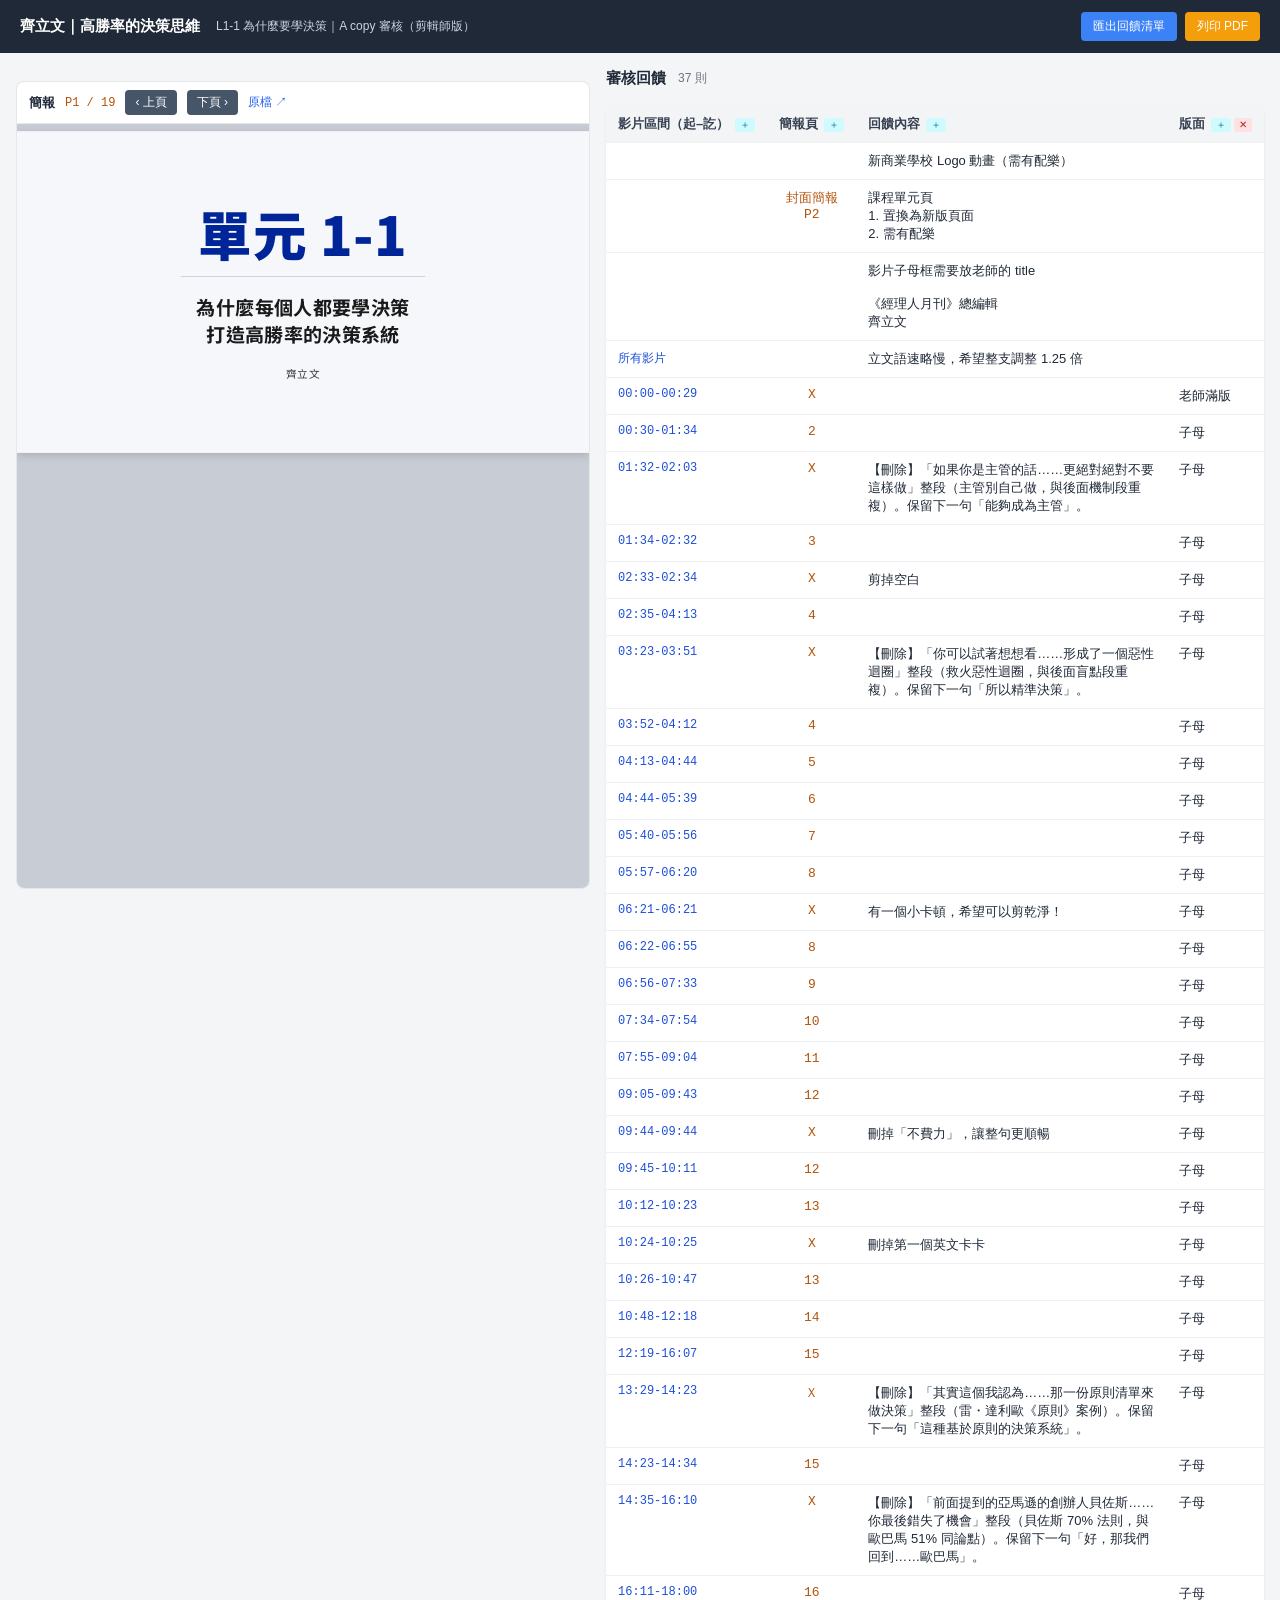
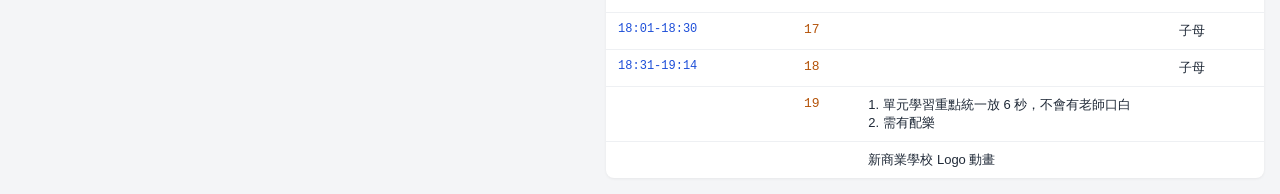
==== commit b7886c84: "版面欄：00:00-00:29 老師滿版、其餘有秒數列填子母 Co-Authored-By: Claude Opus 4.8 <noreply@anthropic.com>" ====
--- a/index.html
+++ b/index.html
@@ -149,7 +149,7 @@
   <table id="t"><thead>
       <tr><th>影片區間（起–訖）</th><th class="slide-h">簡報頁</th><th>回饋內容</th><th><span class="colname">版面</span></th></tr>
     </thead>
-    <tbody id="tb"><tr><td class="range" onclick="seekTo(parseRange(this.textContent))" title="點擊跳到此處"><br></td><td class="slide" title="點擊跳到該簡報頁" onclick="jumpPageFromCell(this)"><br></td><td class="fb">新商業學校 Logo 動畫（需有配樂）</td><td class="extra"></td></tr><tr><td class="range" onclick="seekTo(parseRange(this.textContent))" title="點擊跳到此處"></td><td class="slide" title="點擊跳到該簡報頁" onclick="jumpPageFromCell(this)">封面簡報<br>P2</td><td class="fb">課程單元頁<br>1. 置換為新版頁面<br>2. 需有配樂</td><td class="extra"></td></tr><tr><td class="range" onclick="seekTo(parseRange(this.textContent))" title="點擊跳到此處"></td><td class="slide" title="點擊跳到該簡報頁" onclick="jumpPageFromCell(this)"><br></td><td class="fb">影片子母框需要放老師的 title<br><br>《經理人月刊》總編輯<br>齊立文</td><td class="extra"></td></tr><tr><td class="range" onclick="seekTo(parseRange(this.textContent))" title="點擊跳到此處">所有影片</td><td class="slide" title="點擊跳到該簡報頁" onclick="jumpPageFromCell(this)"></td><td class="fb">立文語速略慢，希望整支調整 1.25 倍</td><td class="extra"></td></tr><tr><td class="range" onclick="seekTo(parseRange(this.textContent))" title="點擊跳到此處">00:00-00:29</td><td class="slide" title="點擊跳到該簡報頁" onclick="jumpPageFromCell(this)">X</td><td class="fb"></td><td class="extra"></td></tr><tr><td class="range" onclick="seekTo(parseRange(this.textContent))" title="點擊跳到此處">00:30-01:34</td><td class="slide" title="點擊跳到該簡報頁" onclick="jumpPageFromCell(this)">2</td><td class="fb"></td><td class="extra">子母</td></tr><tr><td class="range" onclick="seekTo(parseRange(this.textContent))" title="點擊跳到此處">01:32-02:03</td><td class="slide" title="點擊跳到該簡報頁" onclick="jumpPageFromCell(this)">X</td><td class="fb">【刪除】「如果你是主管的話……更絕對絕對不要這樣做」整段（主管別自己做，與後面機制段重複）。保留下一句「能夠成為主管」。</td><td class="extra"></td></tr><tr><td class="range" onclick="seekTo(parseRange(this.textContent))" title="點擊跳到此處">01:34-02:32</td><td class="slide" title="點擊跳到該簡報頁" onclick="jumpPageFromCell(this)">3</td><td class="fb"></td><td class="extra"></td></tr><tr><td class="range" onclick="seekTo(parseRange(this.textContent))" title="點擊跳到此處">02:33-02:34</td><td class="slide" title="點擊跳到該簡報頁" onclick="jumpPageFromCell(this)">X</td><td class="fb">剪掉空白</td><td class="extra"></td></tr><tr><td class="range" onclick="seekTo(parseRange(this.textContent))" title="點擊跳到此處">02:35-04:13</td><td class="slide" title="點擊跳到該簡報頁" onclick="jumpPageFromCell(this)">4</td><td class="fb"></td><td class="extra"></td></tr><tr><td class="range" onclick="seekTo(parseRange(this.textContent))" title="點擊跳到此處">03:23-03:51</td><td class="slide" title="點擊跳到該簡報頁" onclick="jumpPageFromCell(this)">X</td><td class="fb">【刪除】「你可以試著想想看……形成了一個惡性迴圈」整段（救火惡性迴圈，與後面盲點段重複）。保留下一句「所以精準決策」。</td><td class="extra"></td></tr><tr><td class="range" onclick="seekTo(parseRange(this.textContent))" title="點擊跳到此處">03:52-04:12</td><td class="slide" title="點擊跳到該簡報頁" onclick="jumpPageFromCell(this)">4</td><td class="fb"></td><td class="extra"></td></tr><tr><td class="range" onclick="seekTo(parseRange(this.textContent))" title="點擊跳到此處">04:13-04:44</td><td class="slide" title="點擊跳到該簡報頁" onclick="jumpPageFromCell(this)">5</td><td class="fb"></td><td class="extra"></td></tr><tr><td class="range" onclick="seekTo(parseRange(this.textContent))" title="點擊跳到此處">04:44-05:39</td><td class="slide" title="點擊跳到該簡報頁" onclick="jumpPageFromCell(this)">6</td><td class="fb"></td><td class="extra"></td></tr><tr><td class="range" onclick="seekTo(parseRange(this.textContent))" title="點擊跳到此處">05:40-05:56</td><td class="slide" title="點擊跳到該簡報頁" onclick="jumpPageFromCell(this)">7</td><td class="fb"></td><td class="extra"></td></tr><tr><td class="range" onclick="seekTo(parseRange(this.textContent))" title="點擊跳到此處">05:57-06:20</td><td class="slide" title="點擊跳到該簡報頁" onclick="jumpPageFromCell(this)">8</td><td class="fb"></td><td class="extra"></td></tr><tr><td class="range" onclick="seekTo(parseRange(this.textContent))" title="點擊跳到此處">06:21-06:21</td><td class="slide" title="點擊跳到該簡報頁" onclick="jumpPageFromCell(this)">X</td><td class="fb">有一個小卡頓，希望可以剪乾淨！</td><td class="extra"></td></tr><tr><td class="range" onclick="seekTo(parseRange(this.textContent))" title="點擊跳到此處">06:22-06:55</td><td class="slide" title="點擊跳到該簡報頁" onclick="jumpPageFromCell(this)">8</td><td class="fb"></td><td class="extra"></td></tr><tr><td class="range" onclick="seekTo(parseRange(this.textContent))" title="點擊跳到此處">06:56-07:33</td><td class="slide" title="點擊跳到該簡報頁" onclick="jumpPageFromCell(this)">9</td><td class="fb"></td><td class="extra"></td></tr><tr><td class="range" onclick="seekTo(parseRange(this.textContent))" title="點擊跳到此處">07:34-07:54</td><td class="slide" title="點擊跳到該簡報頁" onclick="jumpPageFromCell(this)">10</td><td class="fb"></td><td class="extra"></td></tr><tr><td class="range" onclick="seekTo(parseRange(this.textContent))" title="點擊跳到此處">07:55-09:04</td><td class="slide" title="點擊跳到該簡報頁" onclick="jumpPageFromCell(this)">11</td><td class="fb"></td><td class="extra"></td></tr><tr><td class="range" onclick="seekTo(parseRange(this.textContent))" title="點擊跳到此處">09:05-09:43</td><td class="slide" title="點擊跳到該簡報頁" onclick="jumpPageFromCell(this)">12</td><td class="fb"></td><td class="extra"></td></tr><tr><td class="range" onclick="seekTo(parseRange(this.textContent))" title="點擊跳到此處">09:44-09:44</td><td class="slide" title="點擊跳到該簡報頁" onclick="jumpPageFromCell(this)">X</td><td class="fb">刪掉「不費力」，讓整句更順暢</td><td class="extra"></td></tr><tr><td class="range" onclick="seekTo(parseRange(this.textContent))" title="點擊跳到此處">09:45-10:11</td><td class="slide" title="點擊跳到該簡報頁" onclick="jumpPageFromCell(this)">12</td><td class="fb"></td><td class="extra"></td></tr><tr><td class="range" onclick="seekTo(parseRange(this.textContent))" title="點擊跳到此處">10:12-10:23</td><td class="slide" title="點擊跳到該簡報頁" onclick="jumpPageFromCell(this)">13</td><td class="fb"></td><td class="extra"></td></tr><tr><td class="range" onclick="seekTo(parseRange(this.textContent))" title="點擊跳到此處">10:24-10:25</td><td class="slide" title="點擊跳到該簡報頁" onclick="jumpPageFromCell(this)">X</td><td class="fb">刪掉第一個英文卡卡</td><td class="extra"></td></tr><tr><td class="range" onclick="seekTo(parseRange(this.textContent))" title="點擊跳到此處">10:26-10:47</td><td class="slide" title="點擊跳到該簡報頁" onclick="jumpPageFromCell(this)">13</td><td class="fb"></td><td class="extra"></td></tr><tr><td class="range" onclick="seekTo(parseRange(this.textContent))" title="點擊跳到此處">10:48-12:18</td><td class="slide" title="點擊跳到該簡報頁" onclick="jumpPageFromCell(this)">14</td><td class="fb"></td><td class="extra"></td></tr><tr><td class="range" onclick="seekTo(parseRange(this.textContent))" title="點擊跳到此處">12:19-16:07</td><td class="slide" title="點擊跳到該簡報頁" onclick="jumpPageFromCell(this)">15</td><td class="fb"></td><td class="extra"></td></tr><tr><td class="range" onclick="seekTo(parseRange(this.textContent))" title="點擊跳到此處">13:29-14:23</td><td class="slide" title="點擊跳到該簡報頁" onclick="jumpPageFromCell(this)">Ｘ</td><td class="fb">【刪除】「其實這個我認為……那一份原則清單來做決策」整段（雷・達利歐《原則》案例）。保留下一句「這種基於原則的決策系統」。</td><td class="extra"></td></tr><tr><td class="range" onclick="seekTo(parseRange(this.textContent))" title="點擊跳到此處">14:23-14:34</td><td class="slide" title="點擊跳到該簡報頁" onclick="jumpPageFromCell(this)">15</td><td class="fb"></td><td class="extra"></td></tr><tr><td class="range" onclick="seekTo(parseRange(this.textContent))" title="點擊跳到此處">14:35-16:10</td><td class="slide" title="點擊跳到該簡報頁" onclick="jumpPageFromCell(this)">X</td><td class="fb">【刪除】「前面提到的亞馬遜的創辦人貝佐斯……你最後錯失了機會」整段（貝佐斯 70% 法則，與歐巴馬 51% 同論點）。保留下一句「好，那我們回到……歐巴馬」。</td><td class="extra"></td></tr><tr><td class="range" onclick="seekTo(parseRange(this.textContent))" title="點擊跳到此處">16:11-18:00</td><td class="slide" title="點擊跳到該簡報頁" onclick="jumpPageFromCell(this)">16</td><td class="fb"></td><td class="extra"></td></tr><tr><td class="range" onclick="seekTo(parseRange(this.textContent))" title="點擊跳到此處">18:01-18:30</td><td class="slide" title="點擊跳到該簡報頁" onclick="jumpPageFromCell(this)">17</td><td class="fb"></td><td class="extra"></td></tr><tr><td class="range" onclick="seekTo(parseRange(this.textContent))" title="點擊跳到此處">18:31-19:14</td><td class="slide" title="點擊跳到該簡報頁" onclick="jumpPageFromCell(this)">18<br></td><td class="fb"></td><td class="extra"></td></tr><tr><td class="range" onclick="seekTo(parseRange(this.textContent))" title="點擊跳到此處"></td><td class="slide" title="點擊跳到該簡報頁" onclick="jumpPageFromCell(this)">19</td><td class="fb">1. 單元學習重點統一放 6 秒，不會有老師口白<br>2. 需有配樂</td><td class="extra"></td></tr><tr><td class="range" onclick="seekTo(parseRange(this.textContent))" title="點擊跳到此處"></td><td class="slide" title="點擊跳到該簡報頁" onclick="jumpPageFromCell(this)"></td><td class="fb">新商業學校 Logo 動畫</td><td class="extra"></td></tr></tbody></table>
+    <tbody id="tb"><tr><td class="range" onclick="seekTo(parseRange(this.textContent))" title="點擊跳到此處"><br></td><td class="slide" title="點擊跳到該簡報頁" onclick="jumpPageFromCell(this)"><br></td><td class="fb">新商業學校 Logo 動畫（需有配樂）</td><td class="extra"></td></tr><tr><td class="range" onclick="seekTo(parseRange(this.textContent))" title="點擊跳到此處"></td><td class="slide" title="點擊跳到該簡報頁" onclick="jumpPageFromCell(this)">封面簡報<br>P2</td><td class="fb">課程單元頁<br>1. 置換為新版頁面<br>2. 需有配樂</td><td class="extra"></td></tr><tr><td class="range" onclick="seekTo(parseRange(this.textContent))" title="點擊跳到此處"></td><td class="slide" title="點擊跳到該簡報頁" onclick="jumpPageFromCell(this)"><br></td><td class="fb">影片子母框需要放老師的 title<br><br>《經理人月刊》總編輯<br>齊立文</td><td class="extra"></td></tr><tr><td class="range" onclick="seekTo(parseRange(this.textContent))" title="點擊跳到此處">所有影片</td><td class="slide" title="點擊跳到該簡報頁" onclick="jumpPageFromCell(this)"></td><td class="fb">立文語速略慢，希望整支調整 1.25 倍</td><td class="extra"></td></tr><tr><td class="range" onclick="seekTo(parseRange(this.textContent))" title="點擊跳到此處">00:00-00:29</td><td class="slide" title="點擊跳到該簡報頁" onclick="jumpPageFromCell(this)">X</td><td class="fb"></td><td class="extra">老師滿版</td></tr><tr><td class="range" onclick="seekTo(parseRange(this.textContent))" title="點擊跳到此處">00:30-01:34</td><td class="slide" title="點擊跳到該簡報頁" onclick="jumpPageFromCell(this)">2</td><td class="fb"></td><td class="extra">子母</td></tr><tr><td class="range" onclick="seekTo(parseRange(this.textContent))" title="點擊跳到此處">01:32-02:03</td><td class="slide" title="點擊跳到該簡報頁" onclick="jumpPageFromCell(this)">X</td><td class="fb">【刪除】「如果你是主管的話……更絕對絕對不要這樣做」整段（主管別自己做，與後面機制段重複）。保留下一句「能夠成為主管」。</td><td class="extra">子母</td></tr><tr><td class="range" onclick="seekTo(parseRange(this.textContent))" title="點擊跳到此處">01:34-02:32</td><td class="slide" title="點擊跳到該簡報頁" onclick="jumpPageFromCell(this)">3</td><td class="fb"></td><td class="extra">子母</td></tr><tr><td class="range" onclick="seekTo(parseRange(this.textContent))" title="點擊跳到此處">02:33-02:34</td><td class="slide" title="點擊跳到該簡報頁" onclick="jumpPageFromCell(this)">X</td><td class="fb">剪掉空白</td><td class="extra">子母</td></tr><tr><td class="range" onclick="seekTo(parseRange(this.textContent))" title="點擊跳到此處">02:35-04:13</td><td class="slide" title="點擊跳到該簡報頁" onclick="jumpPageFromCell(this)">4</td><td class="fb"></td><td class="extra">子母</td></tr><tr><td class="range" onclick="seekTo(parseRange(this.textContent))" title="點擊跳到此處">03:23-03:51</td><td class="slide" title="點擊跳到該簡報頁" onclick="jumpPageFromCell(this)">X</td><td class="fb">【刪除】「你可以試著想想看……形成了一個惡性迴圈」整段（救火惡性迴圈，與後面盲點段重複）。保留下一句「所以精準決策」。</td><td class="extra">子母</td></tr><tr><td class="range" onclick="seekTo(parseRange(this.textContent))" title="點擊跳到此處">03:52-04:12</td><td class="slide" title="點擊跳到該簡報頁" onclick="jumpPageFromCell(this)">4</td><td class="fb"></td><td class="extra">子母</td></tr><tr><td class="range" onclick="seekTo(parseRange(this.textContent))" title="點擊跳到此處">04:13-04:44</td><td class="slide" title="點擊跳到該簡報頁" onclick="jumpPageFromCell(this)">5</td><td class="fb"></td><td class="extra">子母</td></tr><tr><td class="range" onclick="seekTo(parseRange(this.textContent))" title="點擊跳到此處">04:44-05:39</td><td class="slide" title="點擊跳到該簡報頁" onclick="jumpPageFromCell(this)">6</td><td class="fb"></td><td class="extra">子母</td></tr><tr><td class="range" onclick="seekTo(parseRange(this.textContent))" title="點擊跳到此處">05:40-05:56</td><td class="slide" title="點擊跳到該簡報頁" onclick="jumpPageFromCell(this)">7</td><td class="fb"></td><td class="extra">子母</td></tr><tr><td class="range" onclick="seekTo(parseRange(this.textContent))" title="點擊跳到此處">05:57-06:20</td><td class="slide" title="點擊跳到該簡報頁" onclick="jumpPageFromCell(this)">8</td><td class="fb"></td><td class="extra">子母</td></tr><tr><td class="range" onclick="seekTo(parseRange(this.textContent))" title="點擊跳到此處">06:21-06:21</td><td class="slide" title="點擊跳到該簡報頁" onclick="jumpPageFromCell(this)">X</td><td class="fb">有一個小卡頓，希望可以剪乾淨！</td><td class="extra">子母</td></tr><tr><td class="range" onclick="seekTo(parseRange(this.textContent))" title="點擊跳到此處">06:22-06:55</td><td class="slide" title="點擊跳到該簡報頁" onclick="jumpPageFromCell(this)">8</td><td class="fb"></td><td class="extra">子母</td></tr><tr><td class="range" onclick="seekTo(parseRange(this.textContent))" title="點擊跳到此處">06:56-07:33</td><td class="slide" title="點擊跳到該簡報頁" onclick="jumpPageFromCell(this)">9</td><td class="fb"></td><td class="extra">子母</td></tr><tr><td class="range" onclick="seekTo(parseRange(this.textContent))" title="點擊跳到此處">07:34-07:54</td><td class="slide" title="點擊跳到該簡報頁" onclick="jumpPageFromCell(this)">10</td><td class="fb"></td><td class="extra">子母</td></tr><tr><td class="range" onclick="seekTo(parseRange(this.textContent))" title="點擊跳到此處">07:55-09:04</td><td class="slide" title="點擊跳到該簡報頁" onclick="jumpPageFromCell(this)">11</td><td class="fb"></td><td class="extra">子母</td></tr><tr><td class="range" onclick="seekTo(parseRange(this.textContent))" title="點擊跳到此處">09:05-09:43</td><td class="slide" title="點擊跳到該簡報頁" onclick="jumpPageFromCell(this)">12</td><td class="fb"></td><td class="extra">子母</td></tr><tr><td class="range" onclick="seekTo(parseRange(this.textContent))" title="點擊跳到此處">09:44-09:44</td><td class="slide" title="點擊跳到該簡報頁" onclick="jumpPageFromCell(this)">X</td><td class="fb">刪掉「不費力」，讓整句更順暢</td><td class="extra">子母</td></tr><tr><td class="range" onclick="seekTo(parseRange(this.textContent))" title="點擊跳到此處">09:45-10:11</td><td class="slide" title="點擊跳到該簡報頁" onclick="jumpPageFromCell(this)">12</td><td class="fb"></td><td class="extra">子母</td></tr><tr><td class="range" onclick="seekTo(parseRange(this.textContent))" title="點擊跳到此處">10:12-10:23</td><td class="slide" title="點擊跳到該簡報頁" onclick="jumpPageFromCell(this)">13</td><td class="fb"></td><td class="extra">子母</td></tr><tr><td class="range" onclick="seekTo(parseRange(this.textContent))" title="點擊跳到此處">10:24-10:25</td><td class="slide" title="點擊跳到該簡報頁" onclick="jumpPageFromCell(this)">X</td><td class="fb">刪掉第一個英文卡卡</td><td class="extra">子母</td></tr><tr><td class="range" onclick="seekTo(parseRange(this.textContent))" title="點擊跳到此處">10:26-10:47</td><td class="slide" title="點擊跳到該簡報頁" onclick="jumpPageFromCell(this)">13</td><td class="fb"></td><td class="extra">子母</td></tr><tr><td class="range" onclick="seekTo(parseRange(this.textContent))" title="點擊跳到此處">10:48-12:18</td><td class="slide" title="點擊跳到該簡報頁" onclick="jumpPageFromCell(this)">14</td><td class="fb"></td><td class="extra">子母</td></tr><tr><td class="range" onclick="seekTo(parseRange(this.textContent))" title="點擊跳到此處">12:19-16:07</td><td class="slide" title="點擊跳到該簡報頁" onclick="jumpPageFromCell(this)">15</td><td class="fb"></td><td class="extra">子母</td></tr><tr><td class="range" onclick="seekTo(parseRange(this.textContent))" title="點擊跳到此處">13:29-14:23</td><td class="slide" title="點擊跳到該簡報頁" onclick="jumpPageFromCell(this)">Ｘ</td><td class="fb">【刪除】「其實這個我認為……那一份原則清單來做決策」整段（雷・達利歐《原則》案例）。保留下一句「這種基於原則的決策系統」。</td><td class="extra">子母</td></tr><tr><td class="range" onclick="seekTo(parseRange(this.textContent))" title="點擊跳到此處">14:23-14:34</td><td class="slide" title="點擊跳到該簡報頁" onclick="jumpPageFromCell(this)">15</td><td class="fb"></td><td class="extra">子母</td></tr><tr><td class="range" onclick="seekTo(parseRange(this.textContent))" title="點擊跳到此處">14:35-16:10</td><td class="slide" title="點擊跳到該簡報頁" onclick="jumpPageFromCell(this)">X</td><td class="fb">【刪除】「前面提到的亞馬遜的創辦人貝佐斯……你最後錯失了機會」整段（貝佐斯 70% 法則，與歐巴馬 51% 同論點）。保留下一句「好，那我們回到……歐巴馬」。</td><td class="extra">子母</td></tr><tr><td class="range" onclick="seekTo(parseRange(this.textContent))" title="點擊跳到此處">16:11-18:00</td><td class="slide" title="點擊跳到該簡報頁" onclick="jumpPageFromCell(this)">16</td><td class="fb"></td><td class="extra">子母</td></tr><tr><td class="range" onclick="seekTo(parseRange(this.textContent))" title="點擊跳到此處">18:01-18:30</td><td class="slide" title="點擊跳到該簡報頁" onclick="jumpPageFromCell(this)">17</td><td class="fb"></td><td class="extra">子母</td></tr><tr><td class="range" onclick="seekTo(parseRange(this.textContent))" title="點擊跳到此處">18:31-19:14</td><td class="slide" title="點擊跳到該簡報頁" onclick="jumpPageFromCell(this)">18<br></td><td class="fb"></td><td class="extra">子母</td></tr><tr><td class="range" onclick="seekTo(parseRange(this.textContent))" title="點擊跳到此處"></td><td class="slide" title="點擊跳到該簡報頁" onclick="jumpPageFromCell(this)">19</td><td class="fb">1. 單元學習重點統一放 6 秒，不會有老師口白<br>2. 需有配樂</td><td class="extra"></td></tr><tr><td class="range" onclick="seekTo(parseRange(this.textContent))" title="點擊跳到此處"></td><td class="slide" title="點擊跳到該簡報頁" onclick="jumpPageFromCell(this)"></td><td class="fb">新商業學校 Logo 動畫</td><td class="extra"></td></tr></tbody></table>
 </div>
 <script>
 const SKEY = 'review_chiliwen_L1-1_v2';
